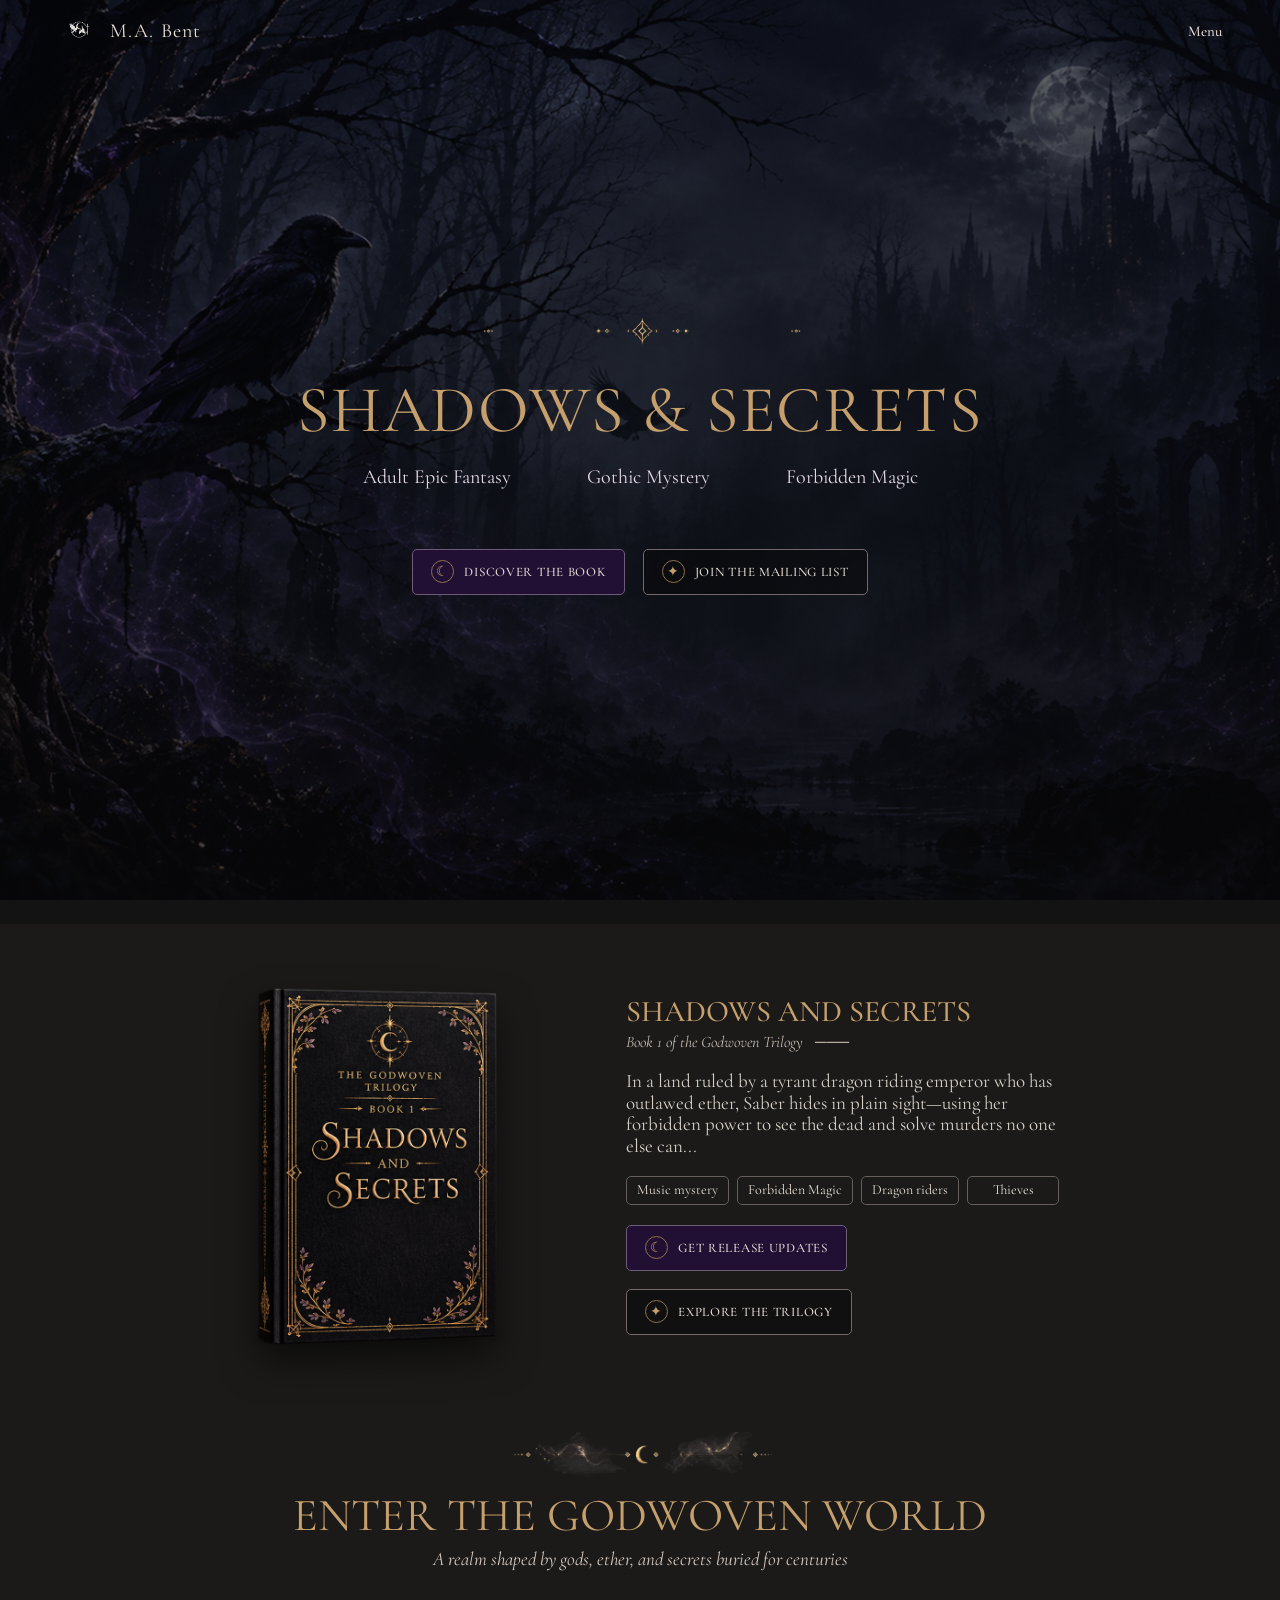
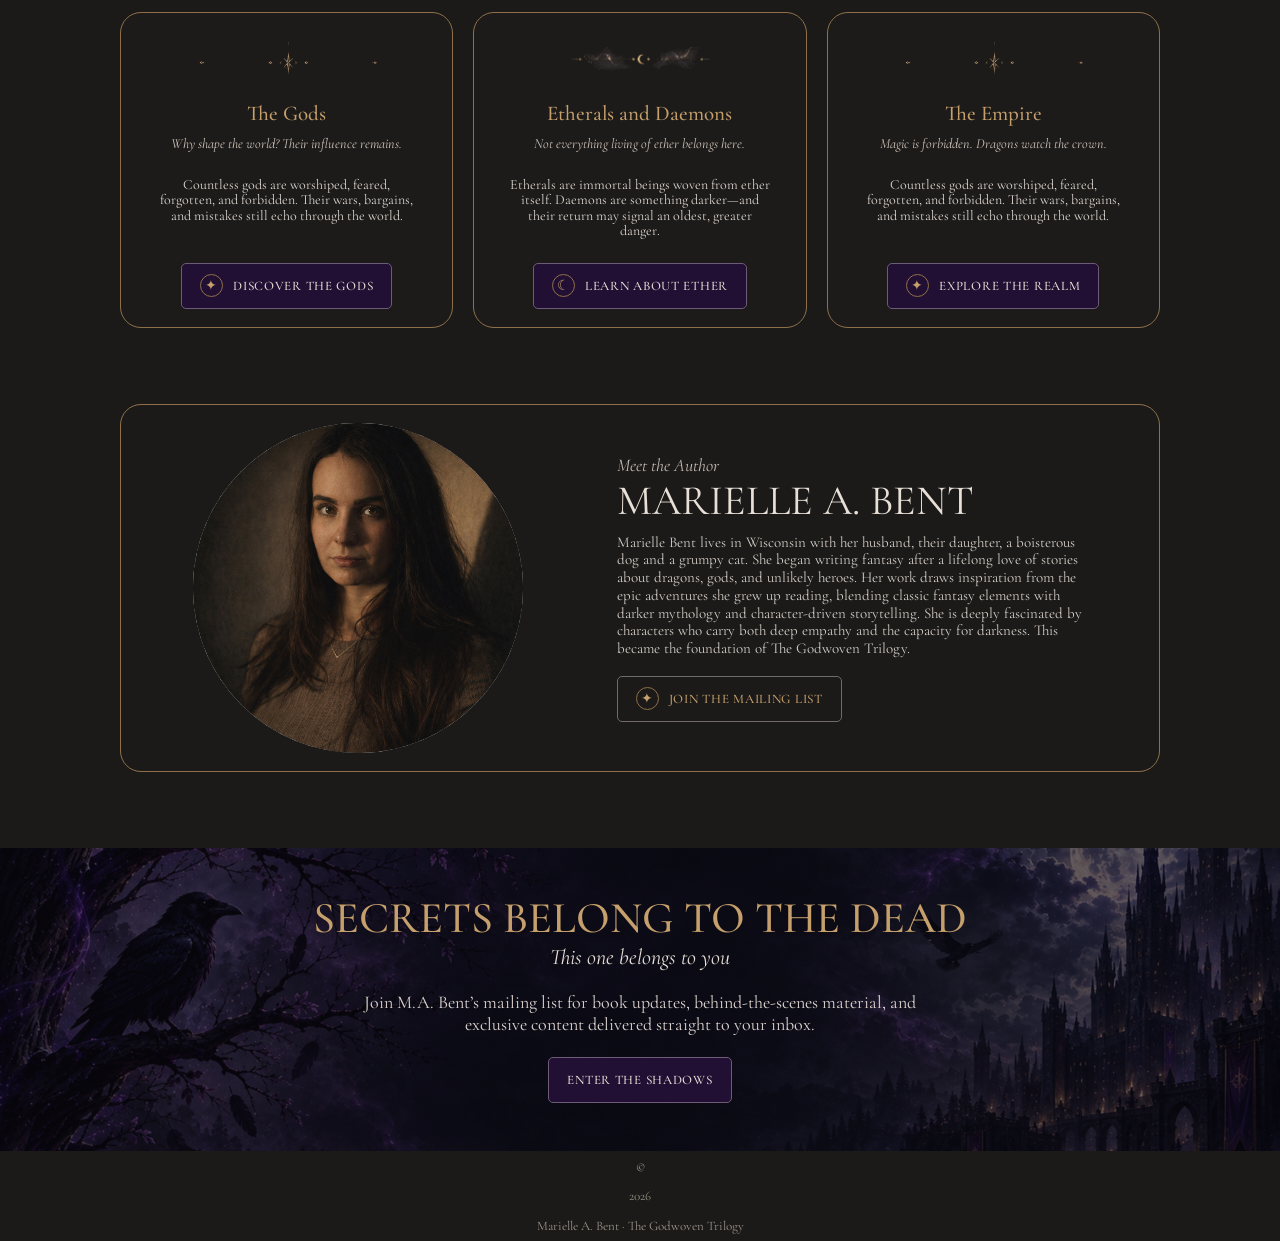
==== index.html @ 3a9febb6 "Add Marielle Bent website files Co-authored-by: Copilot <223556219+Copilot@users.noreply.github.com>" ====
<!doctype html>
<html lang="en">
  <head>
    <meta charset="utf-8">
    <meta name="viewport" content="width=device-width, initial-scale=1">
    <meta name="theme-color" content="#191817">
    <meta name="description" content="Enter the Godwoven Trilogy: epic fantasy, gothic mystery, and forbidden magic by Marielle A. Bent.">
    <title>Shadows &amp; Secrets | Marielle A. Bent</title>
    <link rel="preconnect" href="https://fonts.googleapis.com">
    <link rel="preconnect" href="https://fonts.gstatic.com" crossorigin>
    <link href="https://fonts.googleapis.com/css2?family=Cormorant+Garamond:ital,wght@0,400;0,500;0,600;1,400&display=swap" rel="stylesheet">
    <style>
      :root {
        color-scheme: dark;
        --ink: #1b1a19;
        --night: #101015;
        --gold: #c6a06c;
        --gold-muted: #8e714b;
        --cream: #e8e0d7;
        --muted: #c3b9b0;
        --purple: #211034;
        --serif: "Cormorant Garamond", Georgia, serif;
      }

      * { box-sizing: border-box; }
      html { scroll-behavior: smooth; }
      body {
        margin: 0;
        background: var(--ink);
        color: var(--cream);
        font-family: var(--serif);
        font-size: 16px;
        line-height: 1.35;
      }
      a { color: inherit; }
      img { display: block; max-width: 100%; }
      .site-header {
        height: 62px;
        width: 100%;
        padding: 0 clamp(22px, 4.5vw, 68px);
        display: flex;
        align-items: center;
        justify-content: space-between;
        position: fixed;
        top: 0;
        z-index: 10;
        background: transparent;
        transition: background-color .25s ease;
      }
      .site-header.scrolled {
        background: #1d1c1b;
        backdrop-filter: blur(10px);
        -webkit-backdrop-filter: blur(10px);
      }
      .brand {
        display: inline-flex;
        align-items: center;
        gap: 10px;
        text-decoration: none;
        color: var(--cream);
        font-size: 20px;
        letter-spacing: .06em;
      }
      .brand img {       width: 42px; height: 37px; object-fit: contain; }
      .menu-button {
        padding: 6px 0 6px 14px;
        border: 0;
        background: transparent;
        color: var(--cream);
        font: 500 15px var(--serif);
        cursor: pointer;
      }
      .menu-panel {
        display: none;
        position: absolute;
        right: clamp(22px, 4.5vw, 68px);
        top: 54px;
        min-width: 190px;
        padding: 12px 18px;
        background: #211f1e;
        border: 1px solid var(--gold-muted);
        box-shadow: 0 12px 30px #0008;
      }
      .menu-panel.open { display: grid; }
      .menu-panel a {
        padding: 9px 0;
        text-decoration: none;
        font-size: 16px;
      }
      .menu-panel a:hover { color: var(--gold); }
      .hero {
        min-height: 100vh;
        min-height: 100svh;
        padding: 68px 22px 58px;
        display: flex;
        flex-direction: column;
        align-items: center;
        justify-content: center;
        text-align: center;
        background:
          linear-gradient(180deg, rgba(8, 9, 15, .52), rgba(8, 8, 10, .78)),
          url("HeroHome.jpg") center 52% / cover no-repeat;
      }
      .hero-divider, .hero h1, .hero-tags, .hero .actions { animation: hero-arrive .9s both; }
      .hero h1 { animation-delay: .12s; }
      .hero-tags { animation-delay: .24s; }
      .hero .actions { animation-delay: .36s; }
      @keyframes hero-arrive {
        from { opacity: 0; transform: translateY(18px); }
        to { opacity: 1; transform: translateY(0); }
      }
      .hero-divider {
        width: min(340px, 68vw);
        height: 52px;
        object-fit: contain;
        margin-bottom: 12px;
      }
      h1, h2, h3, p { margin-top: 0; }
      .hero h1 {
        margin-bottom: 22px;
        color: var(--gold);
        font-size: clamp(38px, 6vw, 66px);
        font-weight: 400;
        line-height: .95;
        letter-spacing: .025em;
        text-transform: uppercase;
      }
      .hero-tags {
        display: flex;
        justify-content: center;
        gap: clamp(24px, 7vw, 76px);
        margin-bottom: 58px;
        color: #e3d9e6;
        font-size: clamp(16px, 2vw, 20px);
      }
      .actions { display: flex; flex-wrap: wrap; justify-content: center; gap: 18px; }
      .button {
        min-height: 46px;
        padding: 9px 18px;
        border: 1px solid #6e5b79;
        border-radius: 5px;
        display: inline-flex;
        align-items: center;
        justify-content: center;
        gap: 10px;
        background: var(--purple);
        color: var(--cream);
        text-decoration: none;
        text-transform: uppercase;
        letter-spacing: .055em;
        font: 500 13px var(--serif);
        transition: border-color .2s ease, background .2s ease, transform .2s ease;
      }
      .button:hover { border-color: var(--gold); transform: translateY(-2px); }
      .button.outline { background: rgba(10, 10, 12, .55); border-color: #726a6a; }
      .button-icon {
        width: 23px;
        height: 23px;
        display: grid;
        place-items: center;
        border: 1px solid var(--gold-muted);
        border-radius: 50%;
        color: var(--gold);
        font-size: 14px;
        line-height: 1;
      }
      .section-wrap { width: min(1040px, calc(100% - 48px)); margin: 0 auto; }
      .book-section {
        padding: 62px 0 74px;
        border-top: 24px solid #141313;
      }
      .book-feature {
        display: grid;
        grid-template-columns: minmax(240px, .85fr) 1.15fr;
        align-items: center;
        gap: clamp(32px, 7vw, 88px);
        max-width: 860px;
        margin: 0 auto;
      }
      .book-art {
        max-height: 360px;
        width: auto;
        margin: 0 auto;
        object-fit: contain;
        filter: drop-shadow(0 18px 18px #0008);
        animation: book-drift 6s ease-in-out infinite;
      }
      @keyframes book-drift {
        0%, 100% { transform: translateY(0); }
        50% { transform: translateY(-8px); }
      }
      .book-copy h2 {
        margin: 0 0 5px;
        color: var(--gold);
        font-size: 30px;
        font-weight: 500;
        line-height: 1;
        text-transform: uppercase;
      }
      .eyebrow { margin-bottom: 16px; color: var(--muted); font-style: italic; font-size: 16px; }
      .book-copy > p:not(.eyebrow) { max-width: 480px; color: #d6cfc8; font-size: 19px; line-height: 1.15; }
      .book-tags { display: flex; flex-wrap: wrap; gap: 8px; margin: 15px 0 20px; }
      .book-tags span {
        min-width: 92px;
        padding: 4px 10px;
        border: 1px solid #655e5a;
        border-radius: 5px;
        text-align: center;
        font-size: 14px;
      }
      .book-copy .actions { justify-content: flex-start; }
      .world-section { padding: 12px 0 76px; text-align: center; }
      .section-divider { width: min(350px, 70vw); height: 50px; object-fit: contain; margin: 0 auto 10px; }
      .section-title {
        margin-bottom: 8px;
        color: var(--gold);
        font-size: clamp(32px, 4.5vw, 46px);
        font-weight: 400;
        line-height: 1;
        text-transform: uppercase;
      }
      .section-subtitle { margin-bottom: 40px; color: #d4c9c1; font-size: 19px; font-style: italic; }
      .world-cards { display: grid; grid-template-columns: repeat(3, 1fr); gap: 20px; }
      .world-card {
        min-height: 290px;
        padding: 20px 18px 18px;
        border: 1px solid var(--gold-muted);
        border-radius: 21px;
        display: flex;
        flex-direction: column;
        align-items: center;
        background: #1d1b1a;
        transition: transform .3s ease, border-color .3s ease, box-shadow .3s ease;
      }
      .world-card:hover { transform: translateY(-6px); border-color: var(--gold); box-shadow: 0 14px 32px #0005; }
      .world-card img { width: min(190px, 90%); height: 55px; object-fit: contain; margin-bottom: 8px; }
      .world-card:nth-child(2) img { width: 150px; }
      .world-card h3 { margin: 4px 0 7px; color: var(--gold); font-size: 21px; font-weight: 500; }
      .world-card .tagline { min-height: 32px; margin-bottom: 10px; color: #cfc4ba; font-size: 14px; font-style: italic; }
      .world-card p:last-of-type { flex: 1; max-width: 260px; color: #ded6cf; font-size: 14px; line-height: 1.1; }
      .world-card .button { margin-top: 10px; }
      .author-section { padding: 0 0 76px; }
      .author-card {
        border: 1px solid var(--gold-muted);
        border-radius: 21px;
        padding: 18px clamp(20px, 6vw, 72px);
        display: grid;
        grid-template-columns: minmax(230px, .85fr) 1.15fr;
        align-items: center;
        gap: clamp(24px, 7vw, 76px);
      }
      .reveal { opacity: 0; transform: translateY(24px); transition: opacity .7s ease, transform .7s ease; }
      .reveal.is-visible { opacity: 1; transform: translateY(0); }
      .author-portrait { width: min(330px, 100%); aspect-ratio: 1; object-fit: cover; border-radius: 50%; }
      .author-copy .eyebrow { margin-bottom: 2px; font-size: 18px; }
      .author-copy h2 { margin-bottom: 12px; color: var(--cream); font-size: clamp(30px, 4.5vw, 42px); font-weight: 400; line-height: 1; text-transform: uppercase; }
      .author-copy p:not(.eyebrow) { margin-bottom: 18px; color: #d5cdc6; font-size: 15px; line-height: 1.18; }
      .author-copy .button { color: var(--gold); background: transparent; }
      .newsletter {
        min-height: 300px;
        padding: 48px 24px;
        display: flex;
        flex-direction: column;
        align-items: center;
        justify-content: center;
        text-align: center;
        background:
          linear-gradient(90deg, rgba(10, 8, 16, .68), rgba(10, 8, 16, .62)),
          url("Newsletterbg (1).jpg") center / cover no-repeat;
      }
      .newsletter h2 { margin-bottom: 3px; color: var(--gold); font-size: clamp(31px, 4.5vw, 44px); font-weight: 500; line-height: 1; text-transform: uppercase; }
      .newsletter .promise { margin-bottom: 20px; font-size: 22px; font-style: italic; }
      .newsletter p:not(.promise) { max-width: 600px; margin-bottom: 22px; color: #ddd4cf; font-size: 18px; line-height: 1.2; }
      .newsletter .button { min-width: 180px; }
      footer { min-height: 90px; display: grid; place-items: center; color: #9f958b; font-size: 13px; }
      :focus-visible { outline: 2px solid var(--gold); outline-offset: 4px; }

      @media (max-width: 700px) {
        body { font-size: 16px; }
        .hero { background-position: 44% center; }
        .hero-tags { gap: 12px 22px; margin-bottom: 54px; flex-wrap: wrap; }
        .book-section { padding: 55px 0 70px; }
        .book-feature { grid-template-columns: 1fr; gap: 28px; }
        .book-art { max-height: 300px; }
        .book-copy { text-align: center; }
        .book-copy > p:not(.eyebrow) { margin-left: auto; margin-right: auto; font-size: 18px; }
        .book-copy .actions { justify-content: center; }
        .world-section { padding-bottom: 70px; }
        .section-subtitle { margin-bottom: 34px; }
        .world-cards { grid-template-columns: 1fr; max-width: 420px; margin: 0 auto; gap: 16px; }
        .world-card { min-height: 270px; }
        .author-section { padding-bottom: 70px; }
        .author-card { grid-template-columns: 1fr; gap: 24px; padding: 26px; text-align: center; }
        .author-portrait { width: min(270px, 100%); margin: 0 auto; }
        .newsletter { min-height: 300px; }
      }
      @media (prefers-reduced-motion: reduce) {
        html { scroll-behavior: auto; }
        *, *::before, *::after { transition-duration: .01ms !important; }
        .hero-divider, .hero h1, .hero-tags, .hero .actions, .book-art { animation: none !important; }
        .reveal { opacity: 1; transform: none; transition: none; }
      }
    </style>
  </head>
  <body>
    <header class="site-header">
      <a class="brand" href="#top" aria-label="Marielle A. Bent home">
        <img src="Logo.png" alt="">
        <span>M.A. Bent</span>
      </a>
      <button class="menu-button" type="button" aria-expanded="false" aria-controls="site-menu">Menu</button>
      <nav class="menu-panel" id="site-menu" aria-label="Main navigation">
        <a href="book.html">The Book</a>
        <a href="book.html">Explore the Godwoven Trilogy</a>
        <a href="realm.html">Menu</a>
        <a href="#world">The Godwoven World</a>
        <a href="#author">Meet the Author</a>
        <a href="#newsletter">Mailing List</a>
      </nav>
    </header>

    <main id="top">
      <section class="hero" aria-labelledby="hero-title">
        <img class="hero-divider" src="06_antique_gold_diamond_divider 1 (1).png" alt="">
        <h1 id="hero-title">Shadows &amp; Secrets</h1>
        <div class="hero-tags" aria-label="Genres">
          <span>Adult Epic Fantasy</span>
          <span>Gothic Mystery</span>
          <span>Forbidden Magic</span>
        </div>
        <div class="actions">
          <a class="button" href="book.html"><span class="button-icon" aria-hidden="true">☾</span>Discover the book</a>
          <a class="button outline" href="#newsletter"><span class="button-icon" aria-hidden="true">✦</span>Join the mailing list</a>
        </div>
      </section>

      <section class="book-section" id="book" aria-labelledby="book-title">
        <div class="section-wrap book-feature">
          <img class="book-art" src="shadowsandsecretsbook.png" alt="Shadows and Secrets, Book One of the Godwoven Trilogy">
          <div class="book-copy">
            <h2 id="book-title">Shadows and Secrets</h2>
            <p class="eyebrow">Book 1 of the Godwoven Trilogy &nbsp; ───</p>
            <p>In a land ruled by a tyrant dragon riding emperor who has outlawed ether, Saber hides in plain sight—using her forbidden power to see the dead and solve murders no one else can...</p>
            <div class="book-tags" aria-label="Book themes">
              <span>Music mystery</span>
              <span>Forbidden Magic</span>
              <span>Dragon riders</span>
              <span>Thieves</span>
            </div>
            <div class="actions">
              <a class="button" href="#newsletter"><span class="button-icon" aria-hidden="true">☾</span>Get release updates</a>
              <a class="button outline" href="book.html"><span class="button-icon" aria-hidden="true">✦</span>Explore the trilogy</a>
            </div>
          </div>
        </div>
      </section>

      <section class="world-section section-wrap" id="world" aria-labelledby="world-title">
        <img class="section-divider" src="05_antique_gold_crescent_magic_divider 1.png" alt="">
        <h2 class="section-title" id="world-title">Enter the Godwoven World</h2>
        <p class="section-subtitle">A realm shaped by gods, ether, and secrets buried for centuries</p>
        <div class="world-cards">
          <article class="world-card">
            <img src="04_antique_gold_star_divider 1.png" alt="">
            <h3>The Gods</h3>
            <p class="tagline">Why shape the world? Their influence remains.</p>
            <p>Countless gods are worshiped, feared, forgotten, and forbidden. Their wars, bargains, and mistakes still echo through the world.</p>
            <a class="button" href="#book"><span class="button-icon" aria-hidden="true">✦</span>Discover the gods</a>
          </article>
          <article class="world-card">
            <img src="05_antique_gold_crescent_magic_divider 1.png" alt="">
            <h3>Etherals and Daemons</h3>
            <p class="tagline">Not everything living of ether belongs here.</p>
            <p>Etherals are immortal beings woven from ether itself. Daemons are something darker—and their return may signal an oldest, greater danger.</p>
            <a class="button" href="#book"><span class="button-icon" aria-hidden="true">☾</span>Learn about ether</a>
          </article>
          <article class="world-card">
            <img src="04_antique_gold_star_divider 1.png" alt="">
            <h3>The Empire</h3>
            <p class="tagline">Magic is forbidden. Dragons watch the crown.</p>
            <p>Countless gods are worshiped, feared, forgotten, and forbidden. Their wars, bargains, and mistakes still echo through the world.</p>
            <a class="button" href="realm.html"><span class="button-icon" aria-hidden="true">✦</span>Explore the realm</a>
          </article>
        </div>
      </section>

      <section class="author-section section-wrap" id="author" aria-labelledby="author-title">
        <div class="author-card">
          <img class="author-portrait" src="Ellipse 3 (1).jpg" alt="Portrait of author Marielle A. Bent">
          <div class="author-copy">
            <p class="eyebrow">Meet the Author</p>
            <h2 id="author-title">Marielle A. Bent</h2>
            <p>Marielle Bent lives in Wisconsin with her husband, their daughter, a boisterous dog and a grumpy cat. She began writing fantasy after a lifelong love of stories about dragons, gods, and unlikely heroes. Her work draws inspiration from the epic adventures she grew up reading, blending classic fantasy elements with darker mythology and character-driven storytelling. She is deeply fascinated by characters who carry both deep empathy and the capacity for darkness. This became the foundation of The Godwoven Trilogy.</p>
            <a class="button outline" href="#newsletter"><span class="button-icon" aria-hidden="true">✦</span>Join the mailing list</a>
          </div>
        </div>
      </section>

      <section class="newsletter" id="newsletter" aria-labelledby="newsletter-title">
        <h2 id="newsletter-title">Secrets Belong to the Dead</h2>
        <p class="promise">This one belongs to you</p>
        <p>Join M.A. Bent’s mailing list for book updates, behind-the-scenes material, and exclusive content delivered straight to your inbox.</p>
        <a class="button" href="#author">Enter the shadows</a>
      </section>
    </main>

    <footer>© <span id="year">2026</span> Marielle A. Bent · The Godwoven Trilogy</footer>
    <script>
      const menuButton = document.querySelector(".menu-button");
      const menuPanel = document.querySelector(".menu-panel");
      const siteHeader = document.querySelector(".site-header");

      const motionPreference = window.matchMedia("(prefers-reduced-motion: reduce)");
      const revealItems = document.querySelectorAll(".book-feature, .world-section > *, .author-card, .newsletter > *");

      if ("IntersectionObserver" in window && !motionPreference.matches) {
        revealItems.forEach((item) => item.classList.add("reveal"));
        const revealObserver = new IntersectionObserver((entries, observer) => {
          entries.forEach((entry) => {
            if (entry.isIntersecting) {
              entry.target.classList.add("is-visible");
              observer.unobserve(entry.target);
            }
          });
        }, { threshold: 0.12 });
        revealItems.forEach((item) => revealObserver.observe(item));
      }

      const updateHeader = () => {
        siteHeader.classList.toggle("scrolled", window.scrollY > 12);
      };

      window.addEventListener("scroll", updateHeader, { passive: true });
      updateHeader();

      menuButton.addEventListener("click", () => {
        const isOpen = menuButton.getAttribute("aria-expanded") === "true";
        menuButton.setAttribute("aria-expanded", String(!isOpen));
        menuPanel.classList.toggle("open", !isOpen);
      });

      menuPanel.addEventListener("click", (event) => {
        if (event.target instanceof HTMLAnchorElement) {
          menuButton.setAttribute("aria-expanded", "false");
          menuPanel.classList.remove("open");
        }
      });
    </script>
  </body>
</html>
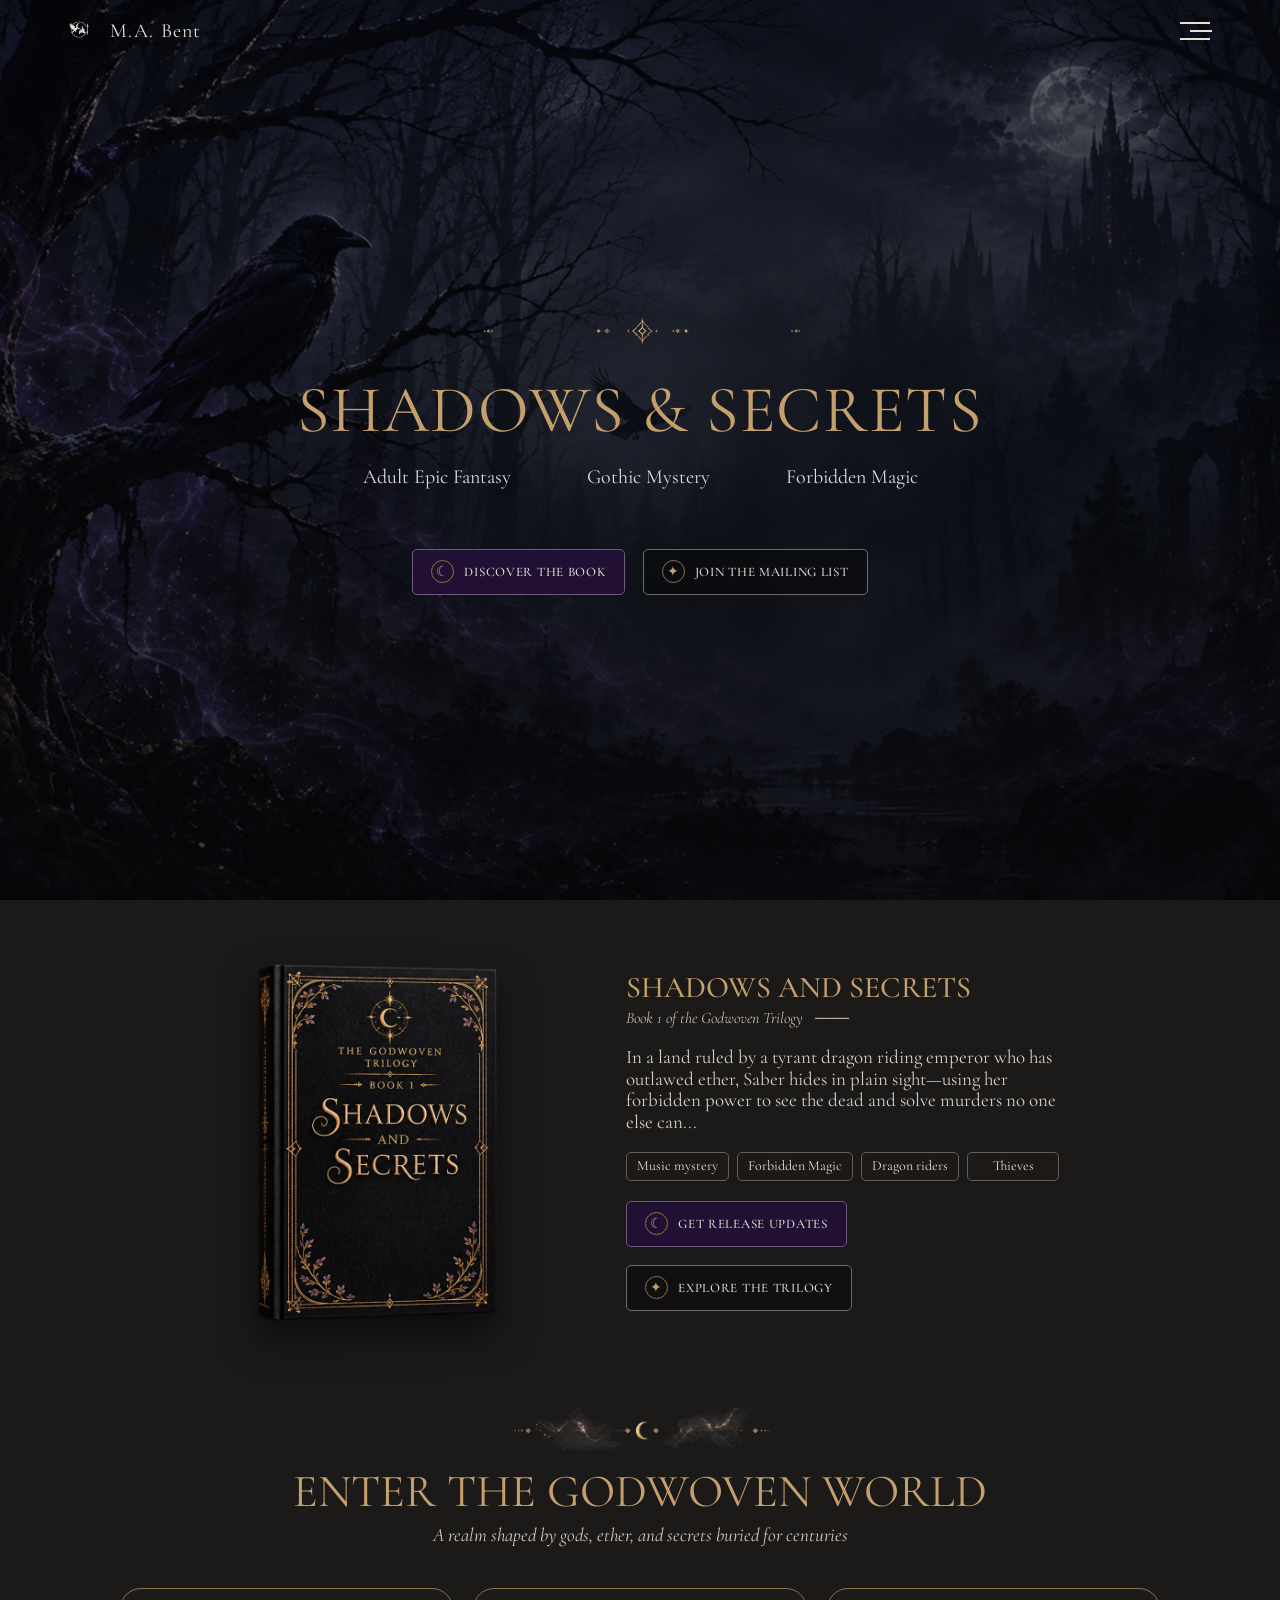
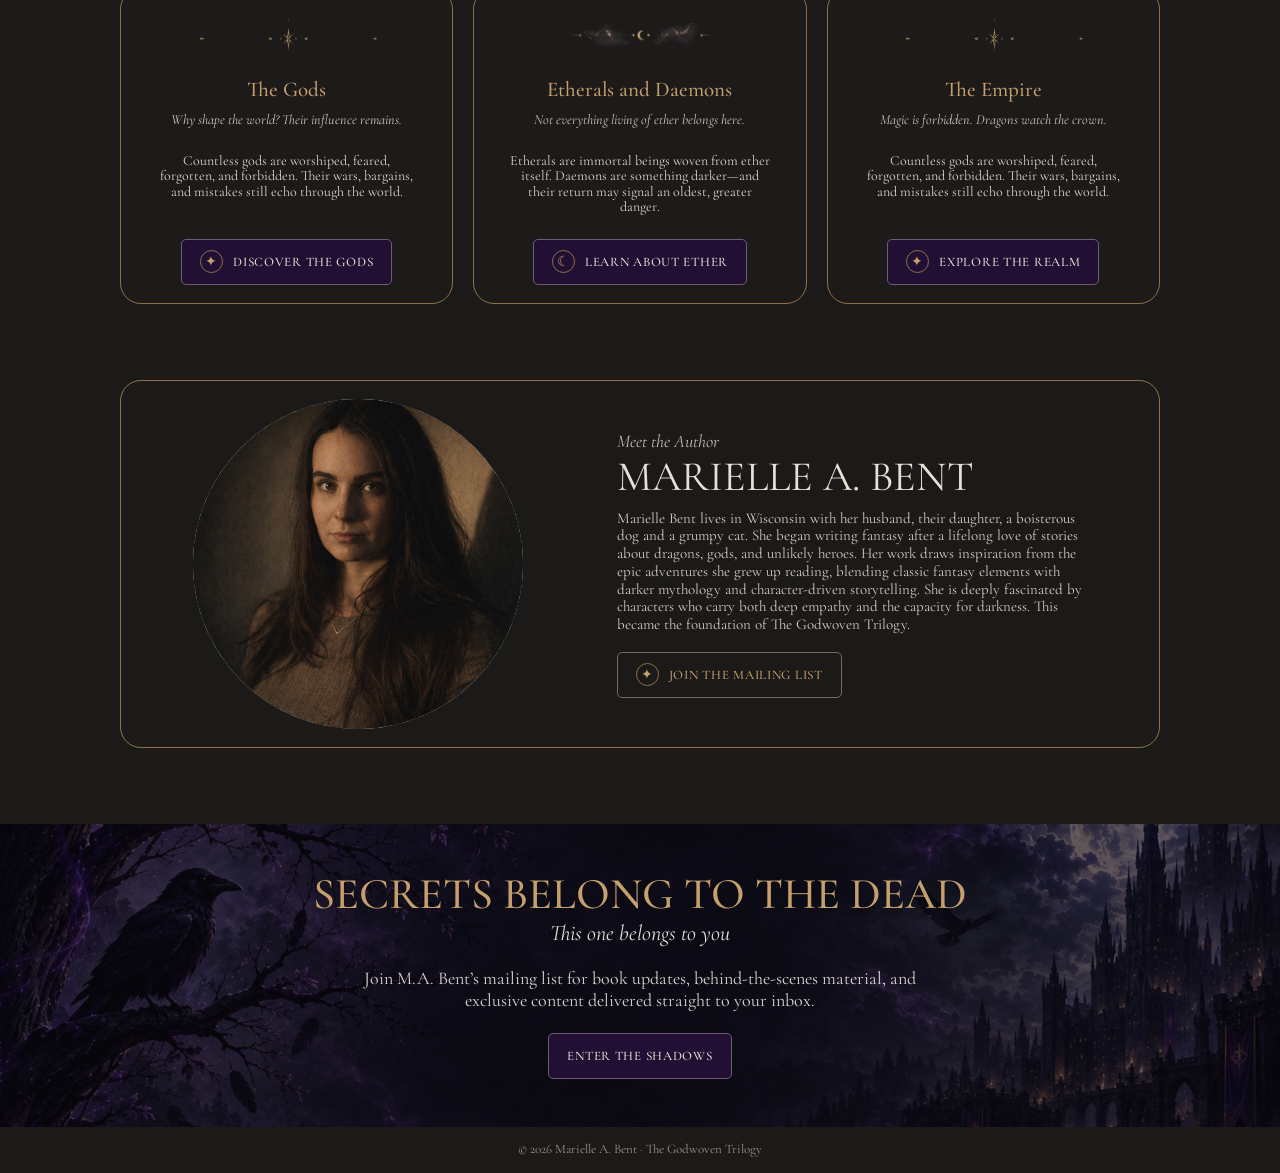
==== commit afa2addd: "Redesign site navigation and add world pages Co-authored-by: Copilot <223556219+Copilot@users.norepl" ====
--- a/index.html
+++ b/index.html
@@ -63,31 +63,57 @@
       }
       .brand img {       width: 42px; height: 37px; object-fit: contain; }
       .menu-button {
-        padding: 6px 0 6px 14px;
+        position: relative;
+        z-index: 13;
+        width: 52px;
+        height: 46px;
+        padding: 10px;
         border: 0;
         background: transparent;
         color: var(--cream);
-        font: 500 15px var(--serif);
         cursor: pointer;
       }
+      .menu-icon { display: grid; gap: 6px; }
+      .menu-icon span {
+        width: 30px;
+        height: 2px;
+        display: block;
+        background: var(--cream);
+        transition: transform .3s ease, width .3s ease;
+      }
+      .menu-icon span:nth-child(2) { width: 22px; justify-self: end; }
+      .menu-button[aria-expanded="true"] .menu-icon span:first-child { transform: translateY(8px) rotate(45deg); }
+      .menu-button[aria-expanded="true"] .menu-icon span:nth-child(2) { width: 30px; opacity: 0; }
+      .menu-button[aria-expanded="true"] .menu-icon span:last-child { transform: translateY(-8px) rotate(-45deg); }
       .menu-panel {
-        display: none;
-        position: absolute;
-        right: clamp(22px, 4.5vw, 68px);
-        top: 54px;
-        min-width: 190px;
-        padding: 12px 18px;
+        position: fixed;
+        z-index: 12;
+        top: 0;
+        right: 0;
+        width: min(390px, 88vw);
+        height: 100vh;
+        height: 100dvh;
+        padding: 100px 38px 38px;
+        border-left: 1px solid var(--gold-muted);
         background: #211f1e;
-        border: 1px solid var(--gold-muted);
-        box-shadow: 0 12px 30px #0008;
-      }
-      .menu-panel.open { display: grid; }
+        box-shadow: -20px 0 60px #0008;
+        display: flex;
+        flex-direction: column;
+        gap: 8px;
+        visibility: hidden;
+        transform: translateX(105%);
+        transition: transform .35s ease, visibility .35s;
+      }
+      .menu-panel.open { visibility: visible; transform: translateX(0); }
       .menu-panel a {
-        padding: 9px 0;
+        padding: 13px 0;
+        border-bottom: 1px solid rgb(142 113 75 / 35%);
         text-decoration: none;
-        font-size: 16px;
+        font-size: 21px;
+        letter-spacing: .04em;
       }
       .menu-panel a:hover { color: var(--gold); }
+      body.menu-open { overflow: hidden; }
       .hero {
         min-height: 100vh;
         min-height: 100svh;
@@ -100,6 +126,7 @@
         background:
           linear-gradient(180deg, rgba(8, 9, 15, .52), rgba(8, 8, 10, .78)),
           url("HeroHome.jpg") center 52% / cover no-repeat;
+        background-position: center, center 52%;
       }
       .hero-divider, .hero h1, .hero-tags, .hero .actions { animation: hero-arrive .9s both; }
       .hero h1 { animation-delay: .12s; }
@@ -167,7 +194,6 @@
       .section-wrap { width: min(1040px, calc(100% - 48px)); margin: 0 auto; }
       .book-section {
         padding: 62px 0 74px;
-        border-top: 24px solid #141313;
       }
       .book-feature {
         display: grid;
@@ -272,7 +298,13 @@
       .newsletter .promise { margin-bottom: 20px; font-size: 22px; font-style: italic; }
       .newsletter p:not(.promise) { max-width: 600px; margin-bottom: 22px; color: #ddd4cf; font-size: 18px; line-height: 1.2; }
       .newsletter .button { min-width: 180px; }
-      footer { min-height: 90px; display: grid; place-items: center; color: #9f958b; font-size: 13px; }
+      footer {
+        padding: 14px 16px;
+        background: var(--ink);
+        color: #9f958b;
+        font-size: 13px;
+        text-align: center;
+      }
       :focus-visible { outline: 2px solid var(--gold); outline-offset: 4px; }
 
       @media (max-width: 700px) {
@@ -308,14 +340,14 @@
         <img src="Logo.png" alt="">
         <span>M.A. Bent</span>
       </a>
-      <button class="menu-button" type="button" aria-expanded="false" aria-controls="site-menu">Menu</button>
-      <nav class="menu-panel" id="site-menu" aria-label="Main navigation">
-        <a href="book.html">The Book</a>
+      <button class="menu-button" type="button" aria-label="Menu" aria-expanded="false" aria-controls="site-menu">
+        <span class="menu-icon" aria-hidden="true"><span></span><span></span><span></span></span>
+      </button>
+      <nav class="menu-panel" id="site-menu" aria-label="Main navigation" aria-hidden="true">
+        <a href="index.html">Home</a>
         <a href="book.html">Explore the Godwoven Trilogy</a>
-        <a href="realm.html">Menu</a>
-        <a href="#world">The Godwoven World</a>
-        <a href="#author">Meet the Author</a>
-        <a href="#newsletter">Mailing List</a>
+        <a href="realm.html#god-directory">The Godwoven World</a>
+        <a href="contact.html">Contact</a>
       </nav>
     </header>
 
@@ -365,7 +397,7 @@
             <h3>The Gods</h3>
             <p class="tagline">Why shape the world? Their influence remains.</p>
             <p>Countless gods are worshiped, feared, forgotten, and forbidden. Their wars, bargains, and mistakes still echo through the world.</p>
-            <a class="button" href="#book"><span class="button-icon" aria-hidden="true">✦</span>Discover the gods</a>
+            <a class="button" href="realm.html#god-directory"><span class="button-icon" aria-hidden="true">✦</span>Discover the gods</a>
           </article>
           <article class="world-card">
             <img src="05_antique_gold_crescent_magic_divider 1.png" alt="">
@@ -433,16 +465,27 @@
       window.addEventListener("scroll", updateHeader, { passive: true });
       updateHeader();
 
+      const setMenuOpen = (isOpen) => {
+        menuButton.setAttribute("aria-expanded", String(isOpen));
+        menuPanel.setAttribute("aria-hidden", String(!isOpen));
+        menuPanel.classList.toggle("open", isOpen);
+        document.body.classList.toggle("menu-open", isOpen);
+        if (isOpen) menuPanel.querySelector("a").focus();
+      };
+
       menuButton.addEventListener("click", () => {
-        const isOpen = menuButton.getAttribute("aria-expanded") === "true";
-        menuButton.setAttribute("aria-expanded", String(!isOpen));
-        menuPanel.classList.toggle("open", !isOpen);
+        setMenuOpen(menuButton.getAttribute("aria-expanded") !== "true");
       });
 
       menuPanel.addEventListener("click", (event) => {
         if (event.target instanceof HTMLAnchorElement) {
-          menuButton.setAttribute("aria-expanded", "false");
-          menuPanel.classList.remove("open");
+          setMenuOpen(false);
+        }
+      });
+      document.addEventListener("keydown", (event) => {
+        if (event.key === "Escape" && menuButton.getAttribute("aria-expanded") === "true") {
+          setMenuOpen(false);
+          menuButton.focus();
         }
       });
     </script>
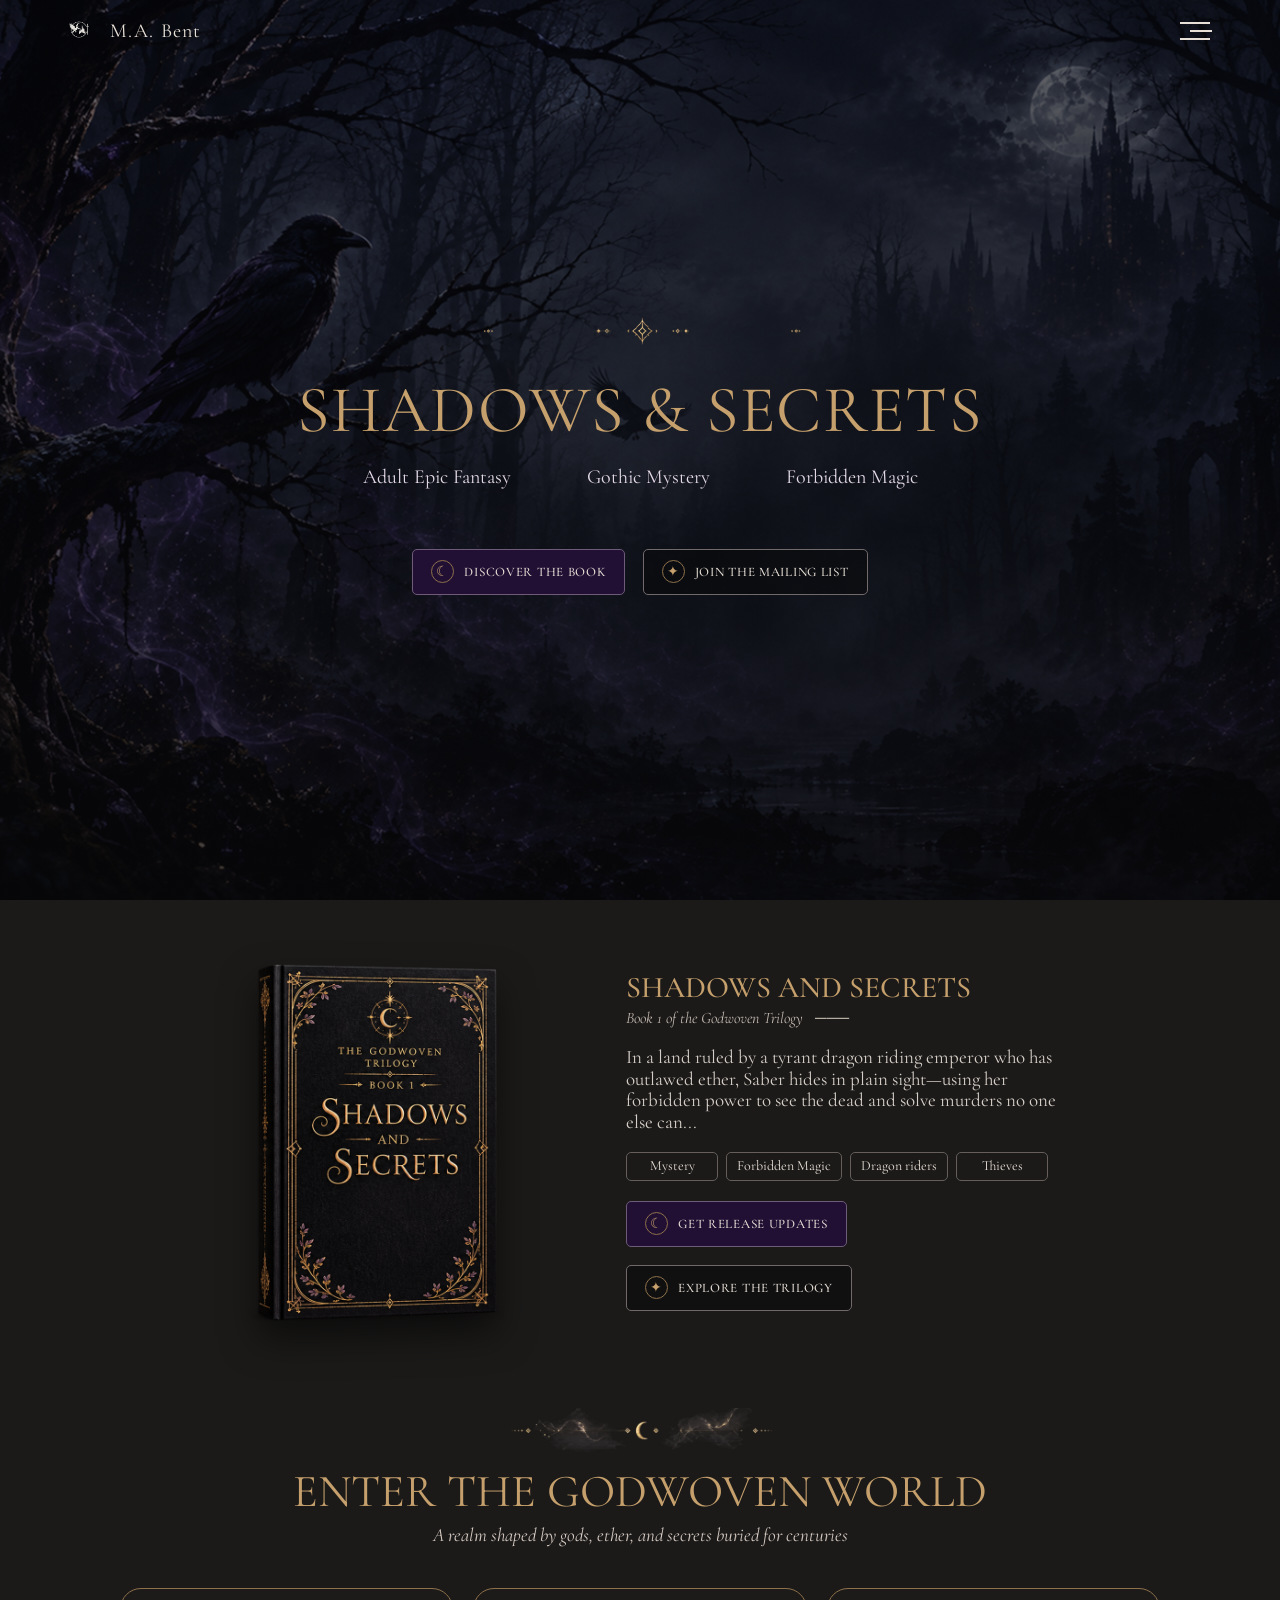
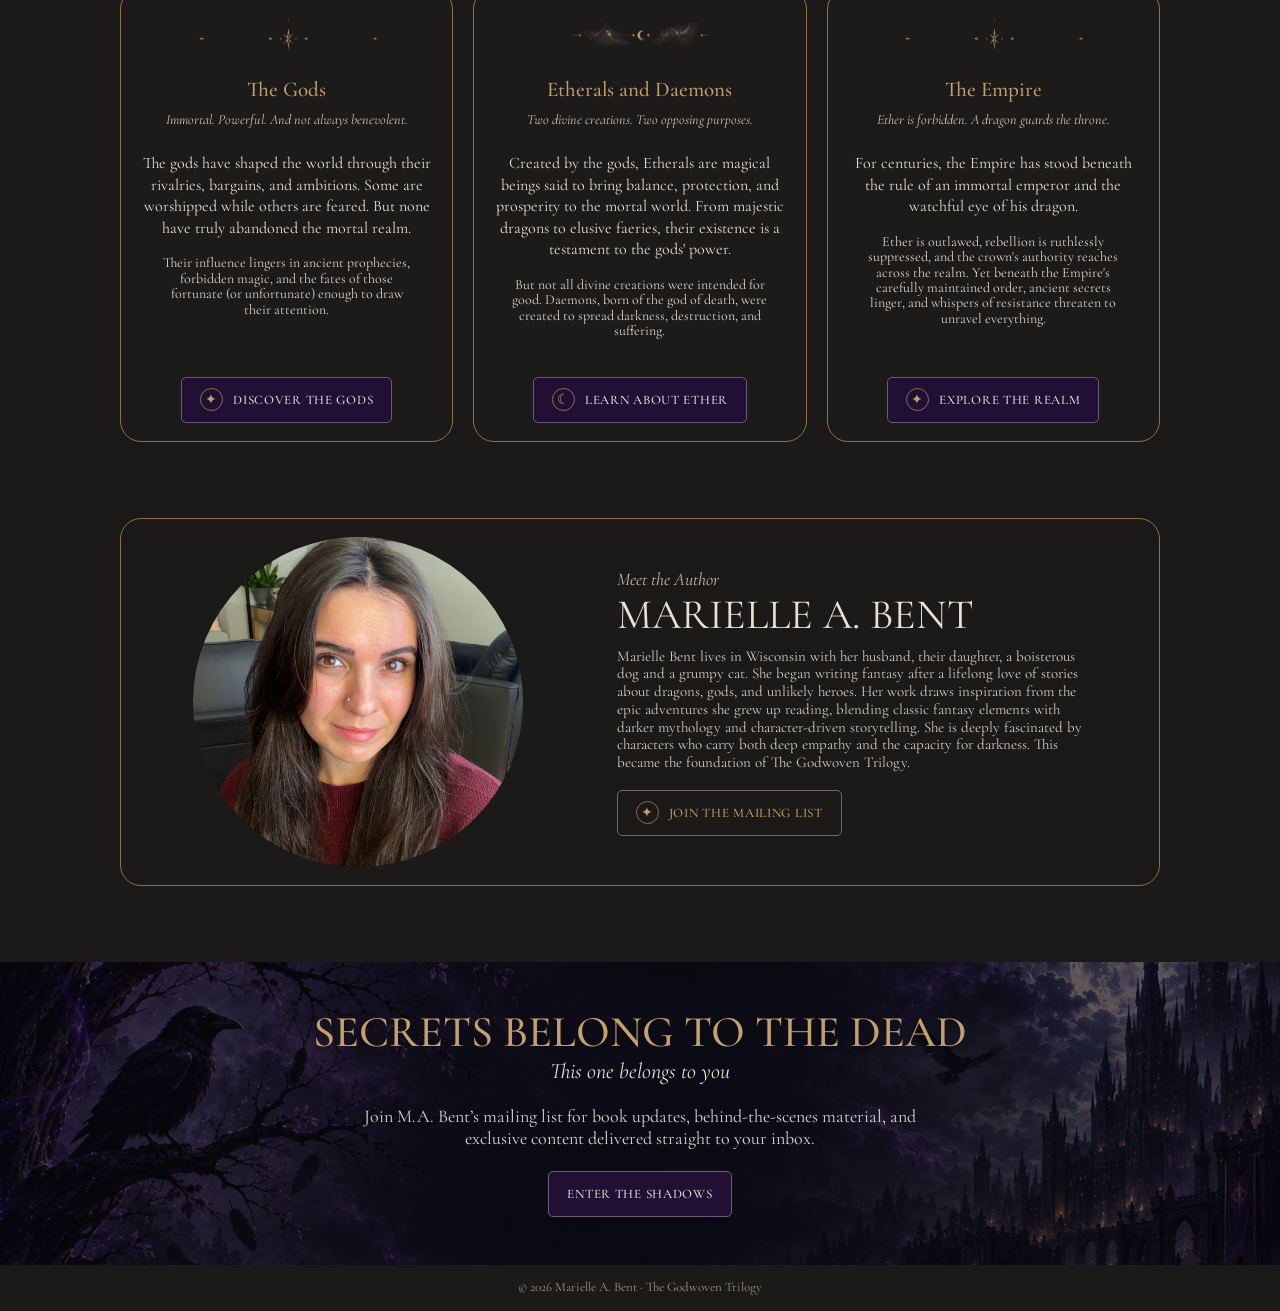
==== commit b44d432d: "Update trilogy site content and styling" ====
--- a/index.html
+++ b/index.html
@@ -9,335 +9,12 @@
     <link rel="preconnect" href="https://fonts.googleapis.com">
     <link rel="preconnect" href="https://fonts.gstatic.com" crossorigin>
     <link href="https://fonts.googleapis.com/css2?family=Cormorant+Garamond:ital,wght@0,400;0,500;0,600;1,400&display=swap" rel="stylesheet">
-    <style>
-      :root {
-        color-scheme: dark;
-        --ink: #1b1a19;
-        --night: #101015;
-        --gold: #c6a06c;
-        --gold-muted: #8e714b;
-        --cream: #e8e0d7;
-        --muted: #c3b9b0;
-        --purple: #211034;
-        --serif: "Cormorant Garamond", Georgia, serif;
-      }
-
-      * { box-sizing: border-box; }
-      html { scroll-behavior: smooth; }
-      body {
-        margin: 0;
-        background: var(--ink);
-        color: var(--cream);
-        font-family: var(--serif);
-        font-size: 16px;
-        line-height: 1.35;
-      }
-      a { color: inherit; }
-      img { display: block; max-width: 100%; }
-      .site-header {
-        height: 62px;
-        width: 100%;
-        padding: 0 clamp(22px, 4.5vw, 68px);
-        display: flex;
-        align-items: center;
-        justify-content: space-between;
-        position: fixed;
-        top: 0;
-        z-index: 10;
-        background: transparent;
-        transition: background-color .25s ease;
-      }
-      .site-header.scrolled {
-        background: #1d1c1b;
-        backdrop-filter: blur(10px);
-        -webkit-backdrop-filter: blur(10px);
-      }
-      .brand {
-        display: inline-flex;
-        align-items: center;
-        gap: 10px;
-        text-decoration: none;
-        color: var(--cream);
-        font-size: 20px;
-        letter-spacing: .06em;
-      }
-      .brand img {       width: 42px; height: 37px; object-fit: contain; }
-      .menu-button {
-        position: relative;
-        z-index: 13;
-        width: 52px;
-        height: 46px;
-        padding: 10px;
-        border: 0;
-        background: transparent;
-        color: var(--cream);
-        cursor: pointer;
-      }
-      .menu-icon { display: grid; gap: 6px; }
-      .menu-icon span {
-        width: 30px;
-        height: 2px;
-        display: block;
-        background: var(--cream);
-        transition: transform .3s ease, width .3s ease;
-      }
-      .menu-icon span:nth-child(2) { width: 22px; justify-self: end; }
-      .menu-button[aria-expanded="true"] .menu-icon span:first-child { transform: translateY(8px) rotate(45deg); }
-      .menu-button[aria-expanded="true"] .menu-icon span:nth-child(2) { width: 30px; opacity: 0; }
-      .menu-button[aria-expanded="true"] .menu-icon span:last-child { transform: translateY(-8px) rotate(-45deg); }
-      .menu-panel {
-        position: fixed;
-        z-index: 12;
-        top: 0;
-        right: 0;
-        width: min(390px, 88vw);
-        height: 100vh;
-        height: 100dvh;
-        padding: 100px 38px 38px;
-        border-left: 1px solid var(--gold-muted);
-        background: #211f1e;
-        box-shadow: -20px 0 60px #0008;
-        display: flex;
-        flex-direction: column;
-        gap: 8px;
-        visibility: hidden;
-        transform: translateX(105%);
-        transition: transform .35s ease, visibility .35s;
-      }
-      .menu-panel.open { visibility: visible; transform: translateX(0); }
-      .menu-panel a {
-        padding: 13px 0;
-        border-bottom: 1px solid rgb(142 113 75 / 35%);
-        text-decoration: none;
-        font-size: 21px;
-        letter-spacing: .04em;
-      }
-      .menu-panel a:hover { color: var(--gold); }
-      body.menu-open { overflow: hidden; }
-      .hero {
-        min-height: 100vh;
-        min-height: 100svh;
-        padding: 68px 22px 58px;
-        display: flex;
-        flex-direction: column;
-        align-items: center;
-        justify-content: center;
-        text-align: center;
-        background:
-          linear-gradient(180deg, rgba(8, 9, 15, .52), rgba(8, 8, 10, .78)),
-          url("HeroHome.jpg") center 52% / cover no-repeat;
-        background-position: center, center 52%;
-      }
-      .hero-divider, .hero h1, .hero-tags, .hero .actions { animation: hero-arrive .9s both; }
-      .hero h1 { animation-delay: .12s; }
-      .hero-tags { animation-delay: .24s; }
-      .hero .actions { animation-delay: .36s; }
-      @keyframes hero-arrive {
-        from { opacity: 0; transform: translateY(18px); }
-        to { opacity: 1; transform: translateY(0); }
-      }
-      .hero-divider {
-        width: min(340px, 68vw);
-        height: 52px;
-        object-fit: contain;
-        margin-bottom: 12px;
-      }
-      h1, h2, h3, p { margin-top: 0; }
-      .hero h1 {
-        margin-bottom: 22px;
-        color: var(--gold);
-        font-size: clamp(38px, 6vw, 66px);
-        font-weight: 400;
-        line-height: .95;
-        letter-spacing: .025em;
-        text-transform: uppercase;
-      }
-      .hero-tags {
-        display: flex;
-        justify-content: center;
-        gap: clamp(24px, 7vw, 76px);
-        margin-bottom: 58px;
-        color: #e3d9e6;
-        font-size: clamp(16px, 2vw, 20px);
-      }
-      .actions { display: flex; flex-wrap: wrap; justify-content: center; gap: 18px; }
-      .button {
-        min-height: 46px;
-        padding: 9px 18px;
-        border: 1px solid #6e5b79;
-        border-radius: 5px;
-        display: inline-flex;
-        align-items: center;
-        justify-content: center;
-        gap: 10px;
-        background: var(--purple);
-        color: var(--cream);
-        text-decoration: none;
-        text-transform: uppercase;
-        letter-spacing: .055em;
-        font: 500 13px var(--serif);
-        transition: border-color .2s ease, background .2s ease, transform .2s ease;
-      }
-      .button:hover { border-color: var(--gold); transform: translateY(-2px); }
-      .button.outline { background: rgba(10, 10, 12, .55); border-color: #726a6a; }
-      .button-icon {
-        width: 23px;
-        height: 23px;
-        display: grid;
-        place-items: center;
-        border: 1px solid var(--gold-muted);
-        border-radius: 50%;
-        color: var(--gold);
-        font-size: 14px;
-        line-height: 1;
-      }
-      .section-wrap { width: min(1040px, calc(100% - 48px)); margin: 0 auto; }
-      .book-section {
-        padding: 62px 0 74px;
-      }
-      .book-feature {
-        display: grid;
-        grid-template-columns: minmax(240px, .85fr) 1.15fr;
-        align-items: center;
-        gap: clamp(32px, 7vw, 88px);
-        max-width: 860px;
-        margin: 0 auto;
-      }
-      .book-art {
-        max-height: 360px;
-        width: auto;
-        margin: 0 auto;
-        object-fit: contain;
-        filter: drop-shadow(0 18px 18px #0008);
-        animation: book-drift 6s ease-in-out infinite;
-      }
-      @keyframes book-drift {
-        0%, 100% { transform: translateY(0); }
-        50% { transform: translateY(-8px); }
-      }
-      .book-copy h2 {
-        margin: 0 0 5px;
-        color: var(--gold);
-        font-size: 30px;
-        font-weight: 500;
-        line-height: 1;
-        text-transform: uppercase;
-      }
-      .eyebrow { margin-bottom: 16px; color: var(--muted); font-style: italic; font-size: 16px; }
-      .book-copy > p:not(.eyebrow) { max-width: 480px; color: #d6cfc8; font-size: 19px; line-height: 1.15; }
-      .book-tags { display: flex; flex-wrap: wrap; gap: 8px; margin: 15px 0 20px; }
-      .book-tags span {
-        min-width: 92px;
-        padding: 4px 10px;
-        border: 1px solid #655e5a;
-        border-radius: 5px;
-        text-align: center;
-        font-size: 14px;
-      }
-      .book-copy .actions { justify-content: flex-start; }
-      .world-section { padding: 12px 0 76px; text-align: center; }
-      .section-divider { width: min(350px, 70vw); height: 50px; object-fit: contain; margin: 0 auto 10px; }
-      .section-title {
-        margin-bottom: 8px;
-        color: var(--gold);
-        font-size: clamp(32px, 4.5vw, 46px);
-        font-weight: 400;
-        line-height: 1;
-        text-transform: uppercase;
-      }
-      .section-subtitle { margin-bottom: 40px; color: #d4c9c1; font-size: 19px; font-style: italic; }
-      .world-cards { display: grid; grid-template-columns: repeat(3, 1fr); gap: 20px; }
-      .world-card {
-        min-height: 290px;
-        padding: 20px 18px 18px;
-        border: 1px solid var(--gold-muted);
-        border-radius: 21px;
-        display: flex;
-        flex-direction: column;
-        align-items: center;
-        background: #1d1b1a;
-        transition: transform .3s ease, border-color .3s ease, box-shadow .3s ease;
-      }
-      .world-card:hover { transform: translateY(-6px); border-color: var(--gold); box-shadow: 0 14px 32px #0005; }
-      .world-card img { width: min(190px, 90%); height: 55px; object-fit: contain; margin-bottom: 8px; }
-      .world-card:nth-child(2) img { width: 150px; }
-      .world-card h3 { margin: 4px 0 7px; color: var(--gold); font-size: 21px; font-weight: 500; }
-      .world-card .tagline { min-height: 32px; margin-bottom: 10px; color: #cfc4ba; font-size: 14px; font-style: italic; }
-      .world-card p:last-of-type { flex: 1; max-width: 260px; color: #ded6cf; font-size: 14px; line-height: 1.1; }
-      .world-card .button { margin-top: 10px; }
-      .author-section { padding: 0 0 76px; }
-      .author-card {
-        border: 1px solid var(--gold-muted);
-        border-radius: 21px;
-        padding: 18px clamp(20px, 6vw, 72px);
-        display: grid;
-        grid-template-columns: minmax(230px, .85fr) 1.15fr;
-        align-items: center;
-        gap: clamp(24px, 7vw, 76px);
-      }
-      .reveal { opacity: 0; transform: translateY(24px); transition: opacity .7s ease, transform .7s ease; }
-      .reveal.is-visible { opacity: 1; transform: translateY(0); }
-      .author-portrait { width: min(330px, 100%); aspect-ratio: 1; object-fit: cover; border-radius: 50%; }
-      .author-copy .eyebrow { margin-bottom: 2px; font-size: 18px; }
-      .author-copy h2 { margin-bottom: 12px; color: var(--cream); font-size: clamp(30px, 4.5vw, 42px); font-weight: 400; line-height: 1; text-transform: uppercase; }
-      .author-copy p:not(.eyebrow) { margin-bottom: 18px; color: #d5cdc6; font-size: 15px; line-height: 1.18; }
-      .author-copy .button { color: var(--gold); background: transparent; }
-      .newsletter {
-        min-height: 300px;
-        padding: 48px 24px;
-        display: flex;
-        flex-direction: column;
-        align-items: center;
-        justify-content: center;
-        text-align: center;
-        background:
-          linear-gradient(90deg, rgba(10, 8, 16, .68), rgba(10, 8, 16, .62)),
-          url("Newsletterbg (1).jpg") center / cover no-repeat;
-      }
-      .newsletter h2 { margin-bottom: 3px; color: var(--gold); font-size: clamp(31px, 4.5vw, 44px); font-weight: 500; line-height: 1; text-transform: uppercase; }
-      .newsletter .promise { margin-bottom: 20px; font-size: 22px; font-style: italic; }
-      .newsletter p:not(.promise) { max-width: 600px; margin-bottom: 22px; color: #ddd4cf; font-size: 18px; line-height: 1.2; }
-      .newsletter .button { min-width: 180px; }
-      footer {
-        padding: 14px 16px;
-        background: var(--ink);
-        color: #9f958b;
-        font-size: 13px;
-        text-align: center;
-      }
-      :focus-visible { outline: 2px solid var(--gold); outline-offset: 4px; }
-
-      @media (max-width: 700px) {
-        body { font-size: 16px; }
-        .hero { background-position: 44% center; }
-        .hero-tags { gap: 12px 22px; margin-bottom: 54px; flex-wrap: wrap; }
-        .book-section { padding: 55px 0 70px; }
-        .book-feature { grid-template-columns: 1fr; gap: 28px; }
-        .book-art { max-height: 300px; }
-        .book-copy { text-align: center; }
-        .book-copy > p:not(.eyebrow) { margin-left: auto; margin-right: auto; font-size: 18px; }
-        .book-copy .actions { justify-content: center; }
-        .world-section { padding-bottom: 70px; }
-        .section-subtitle { margin-bottom: 34px; }
-        .world-cards { grid-template-columns: 1fr; max-width: 420px; margin: 0 auto; gap: 16px; }
-        .world-card { min-height: 270px; }
-        .author-section { padding-bottom: 70px; }
-        .author-card { grid-template-columns: 1fr; gap: 24px; padding: 26px; text-align: center; }
-        .author-portrait { width: min(270px, 100%); margin: 0 auto; }
-        .newsletter { min-height: 300px; }
-      }
-      @media (prefers-reduced-motion: reduce) {
-        html { scroll-behavior: auto; }
-        *, *::before, *::after { transition-duration: .01ms !important; }
-        .hero-divider, .hero h1, .hero-tags, .hero .actions, .book-art { animation: none !important; }
-        .reveal { opacity: 1; transform: none; transition: none; }
-      }
-    </style>
+    <link rel="stylesheet" href="custom.css">
   </head>
-  <body>
+  <body class="home-page">
     <header class="site-header">
       <a class="brand" href="#top" aria-label="Marielle A. Bent home">
-        <img src="Logo.png" alt="">
+        <img src="images/Logo.png" alt="">
         <span>M.A. Bent</span>
       </a>
       <button class="menu-button" type="button" aria-label="Menu" aria-expanded="false" aria-controls="site-menu">
@@ -346,6 +23,7 @@
       <nav class="menu-panel" id="site-menu" aria-label="Main navigation" aria-hidden="true">
         <a href="index.html">Home</a>
         <a href="book.html">Explore the Godwoven Trilogy</a>
+        <a href="characters.html">Meet the Characters</a>
         <a href="realm.html#god-directory">The Godwoven World</a>
         <a href="contact.html">Contact</a>
       </nav>
@@ -353,7 +31,7 @@
 
     <main id="top">
       <section class="hero" aria-labelledby="hero-title">
-        <img class="hero-divider" src="06_antique_gold_diamond_divider 1 (1).png" alt="">
+        <img class="hero-divider" src="images/06_antique_gold_diamond_divider 1 (1).png" alt="">
         <h1 id="hero-title">Shadows &amp; Secrets</h1>
         <div class="hero-tags" aria-label="Genres">
           <span>Adult Epic Fantasy</span>
@@ -362,19 +40,19 @@
         </div>
         <div class="actions">
           <a class="button" href="book.html"><span class="button-icon" aria-hidden="true">☾</span>Discover the book</a>
-          <a class="button outline" href="#newsletter"><span class="button-icon" aria-hidden="true">✦</span>Join the mailing list</a>
+          <a class="button outline" href="contact.html"><span class="button-icon" aria-hidden="true">✦</span>Join the mailing list</a>
         </div>
       </section>
 
       <section class="book-section" id="book" aria-labelledby="book-title">
         <div class="section-wrap book-feature">
-          <img class="book-art" src="shadowsandsecretsbook.png" alt="Shadows and Secrets, Book One of the Godwoven Trilogy">
+          <img class="book-art" src="images/shadowsandsecretsbook.png" alt="Shadows and Secrets, Book One of the Godwoven Trilogy">
           <div class="book-copy">
             <h2 id="book-title">Shadows and Secrets</h2>
             <p class="eyebrow">Book 1 of the Godwoven Trilogy &nbsp; ───</p>
             <p>In a land ruled by a tyrant dragon riding emperor who has outlawed ether, Saber hides in plain sight—using her forbidden power to see the dead and solve murders no one else can...</p>
             <div class="book-tags" aria-label="Book themes">
-              <span>Music mystery</span>
+              <span>Mystery</span>
               <span>Forbidden Magic</span>
               <span>Dragon riders</span>
               <span>Thieves</span>
@@ -388,29 +66,32 @@
       </section>
 
       <section class="world-section section-wrap" id="world" aria-labelledby="world-title">
-        <img class="section-divider" src="05_antique_gold_crescent_magic_divider 1.png" alt="">
+        <img class="section-divider" src="images/05_antique_gold_crescent_magic_divider 1.png" alt="">
         <h2 class="section-title" id="world-title">Enter the Godwoven World</h2>
         <p class="section-subtitle">A realm shaped by gods, ether, and secrets buried for centuries</p>
         <div class="world-cards">
           <article class="world-card">
-            <img src="04_antique_gold_star_divider 1.png" alt="">
+            <img src="images/04_antique_gold_star_divider 1.png" alt="">
             <h3>The Gods</h3>
-            <p class="tagline">Why shape the world? Their influence remains.</p>
-            <p>Countless gods are worshiped, feared, forgotten, and forbidden. Their wars, bargains, and mistakes still echo through the world.</p>
+            <p class="tagline">Immortal. Powerful. And not always benevolent.</p>
+            <p>The gods have shaped the world through their rivalries, bargains, and ambitions. Some are worshipped while others are feared. But none have truly abandoned the mortal realm.</p>
+            <p>Their influence lingers in ancient prophecies, forbidden magic, and the fates of those fortunate (or unfortunate) enough to draw their attention.</p>
             <a class="button" href="realm.html#god-directory"><span class="button-icon" aria-hidden="true">✦</span>Discover the gods</a>
           </article>
           <article class="world-card">
-            <img src="05_antique_gold_crescent_magic_divider 1.png" alt="">
+            <img src="images/05_antique_gold_crescent_magic_divider 1.png" alt="">
             <h3>Etherals and Daemons</h3>
-            <p class="tagline">Not everything living of ether belongs here.</p>
-            <p>Etherals are immortal beings woven from ether itself. Daemons are something darker—and their return may signal an oldest, greater danger.</p>
+            <p class="tagline">Two divine creations. Two opposing purposes.</p>
+            <p>Created by the gods, Etherals are magical beings said to bring balance, protection, and prosperity to the mortal world. From majestic dragons to elusive faeries, their existence is a testament to the gods' power.</p>
+            <p>But not all divine creations were intended for good. Daemons, born of the god of death, were created to spread darkness, destruction, and suffering.</p>
             <a class="button" href="#book"><span class="button-icon" aria-hidden="true">☾</span>Learn about ether</a>
           </article>
           <article class="world-card">
-            <img src="04_antique_gold_star_divider 1.png" alt="">
+            <img src="images/04_antique_gold_star_divider 1.png" alt="">
             <h3>The Empire</h3>
-            <p class="tagline">Magic is forbidden. Dragons watch the crown.</p>
-            <p>Countless gods are worshiped, feared, forgotten, and forbidden. Their wars, bargains, and mistakes still echo through the world.</p>
+            <p class="tagline">Ether is forbidden. A dragon guards the throne.</p>
+            <p>For centuries, the Empire has stood beneath the rule of an immortal emperor and the watchful eye of his dragon.</p>
+            <p>Ether is outlawed, rebellion is ruthlessly suppressed, and the crown's authority reaches across the realm. Yet beneath the Empire's carefully maintained order, ancient secrets linger, and whispers of resistance threaten to unravel everything.</p>
             <a class="button" href="realm.html"><span class="button-icon" aria-hidden="true">✦</span>Explore the realm</a>
           </article>
         </div>
@@ -418,12 +99,12 @@
 
       <section class="author-section section-wrap" id="author" aria-labelledby="author-title">
         <div class="author-card">
-          <img class="author-portrait" src="Ellipse 3 (1).jpg" alt="Portrait of author Marielle A. Bent">
+          <img class="author-portrait" src="images/author.jpeg" alt="Portrait of author Marielle A. Bent">
           <div class="author-copy">
             <p class="eyebrow">Meet the Author</p>
             <h2 id="author-title">Marielle A. Bent</h2>
             <p>Marielle Bent lives in Wisconsin with her husband, their daughter, a boisterous dog and a grumpy cat. She began writing fantasy after a lifelong love of stories about dragons, gods, and unlikely heroes. Her work draws inspiration from the epic adventures she grew up reading, blending classic fantasy elements with darker mythology and character-driven storytelling. She is deeply fascinated by characters who carry both deep empathy and the capacity for darkness. This became the foundation of The Godwoven Trilogy.</p>
-            <a class="button outline" href="#newsletter"><span class="button-icon" aria-hidden="true">✦</span>Join the mailing list</a>
+            <a class="button outline" href="contact.html"><span class="button-icon" aria-hidden="true">✦</span>Join the mailing list</a>
           </div>
         </div>
       </section>
@@ -437,57 +118,6 @@
     </main>
 
     <footer>© <span id="year">2026</span> Marielle A. Bent · The Godwoven Trilogy</footer>
-    <script>
-      const menuButton = document.querySelector(".menu-button");
-      const menuPanel = document.querySelector(".menu-panel");
-      const siteHeader = document.querySelector(".site-header");
-
-      const motionPreference = window.matchMedia("(prefers-reduced-motion: reduce)");
-      const revealItems = document.querySelectorAll(".book-feature, .world-section > *, .author-card, .newsletter > *");
-
-      if ("IntersectionObserver" in window && !motionPreference.matches) {
-        revealItems.forEach((item) => item.classList.add("reveal"));
-        const revealObserver = new IntersectionObserver((entries, observer) => {
-          entries.forEach((entry) => {
-            if (entry.isIntersecting) {
-              entry.target.classList.add("is-visible");
-              observer.unobserve(entry.target);
-            }
-          });
-        }, { threshold: 0.12 });
-        revealItems.forEach((item) => revealObserver.observe(item));
-      }
-
-      const updateHeader = () => {
-        siteHeader.classList.toggle("scrolled", window.scrollY > 12);
-      };
-
-      window.addEventListener("scroll", updateHeader, { passive: true });
-      updateHeader();
-
-      const setMenuOpen = (isOpen) => {
-        menuButton.setAttribute("aria-expanded", String(isOpen));
-        menuPanel.setAttribute("aria-hidden", String(!isOpen));
-        menuPanel.classList.toggle("open", isOpen);
-        document.body.classList.toggle("menu-open", isOpen);
-        if (isOpen) menuPanel.querySelector("a").focus();
-      };
-
-      menuButton.addEventListener("click", () => {
-        setMenuOpen(menuButton.getAttribute("aria-expanded") !== "true");
-      });
-
-      menuPanel.addEventListener("click", (event) => {
-        if (event.target instanceof HTMLAnchorElement) {
-          setMenuOpen(false);
-        }
-      });
-      document.addEventListener("keydown", (event) => {
-        if (event.key === "Escape" && menuButton.getAttribute("aria-expanded") === "true") {
-          setMenuOpen(false);
-          menuButton.focus();
-        }
-      });
-    </script>
+    <script src="custom.js" defer></script>
   </body>
 </html>
--- a/custom.css
+++ b/custom.css
@@ -0,0 +1,942 @@
+body.home-page, body.home-page *, body.home-page *::before, body.home-page *::after { box-sizing: border-box; }
+body.book-page, body.book-page *, body.book-page *::before, body.book-page *::after { box-sizing: border-box; }
+body.contact-page, body.contact-page *, body.contact-page *::before, body.contact-page *::after { box-sizing: border-box; }
+body.realm-page, body.realm-page *, body.realm-page *::before, body.realm-page *::after { box-sizing: border-box; }
+
+/* index.html */
+body.home-page {
+        color-scheme: dark;
+        --ink: #1b1a19;
+        --night: #101015;
+        --gold: #c6a06c;
+        --gold-muted: #8e714b;
+        --cream: #e8e0d7;
+        --muted: #c3b9b0;
+        --purple: #211034;
+        --serif: "Cormorant Garamond", Georgia, serif;
+      }body.home-page * { box-sizing: border-box; }body.home-page { scroll-behavior: smooth; }body.home-page {
+        margin: 0;
+        background: var(--ink);
+        color: var(--cream);
+        font-family: var(--serif);
+        font-size: 16px;
+        line-height: 1.35;
+      }body.home-page a { color: inherit; }body.home-page img { display: block; max-width: 100%; }body.home-page .site-header {
+        height: 62px;
+        width: 100%;
+        padding: 0 clamp(22px, 4.5vw, 68px);
+        display: flex;
+        align-items: center;
+        justify-content: space-between;
+        position: fixed;
+        top: 0;
+        z-index: 10;
+        background: transparent;
+        transition: background-color .25s ease;
+      }body.home-page .site-header.scrolled {
+        background: #1d1c1b;
+        backdrop-filter: blur(10px);
+        -webkit-backdrop-filter: blur(10px);
+      }body.home-page .brand {
+        display: inline-flex;
+        align-items: center;
+        gap: 10px;
+        text-decoration: none;
+        color: var(--cream);
+        font-size: 20px;
+        letter-spacing: .06em;
+      }body.home-page .brand img {       width: 42px; height: 37px; object-fit: contain; }body.home-page .menu-button {
+        position: relative;
+        z-index: 13;
+        width: 52px;
+        height: 46px;
+        padding: 10px;
+        border: 0;
+        background: transparent;
+        color: var(--cream);
+        cursor: pointer;
+      }body.home-page .menu-icon { display: grid; gap: 6px; }body.home-page .menu-icon span {
+        width: 30px;
+        height: 2px;
+        display: block;
+        background: var(--cream);
+        transition: transform .3s ease, width .3s ease;
+      }body.home-page .menu-icon span:nth-child(2) { width: 22px; justify-self: end; }body.home-page .menu-button[aria-expanded="true"] .menu-icon span:first-child { transform: translateY(8px) rotate(45deg); }body.home-page .menu-button[aria-expanded="true"] .menu-icon span:nth-child(2) { width: 30px; opacity: 0; }body.home-page .menu-button[aria-expanded="true"] .menu-icon span:last-child { transform: translateY(-8px) rotate(-45deg); }body.home-page .menu-panel {
+        position: fixed;
+        z-index: 12;
+        top: 0;
+        right: 0;
+        width: min(390px, 88vw);
+        height: 100vh;
+        height: 100dvh;
+        padding: 100px 38px 38px;
+        border-left: 1px solid var(--gold-muted);
+        background: #211f1e;
+        box-shadow: -20px 0 60px #0008;
+        display: flex;
+        flex-direction: column;
+        gap: 8px;
+        visibility: hidden;
+        transform: translateX(105%);
+        transition: transform .35s ease, visibility .35s;
+      }body.home-page .menu-panel.open { visibility: visible; transform: translateX(0); }body.home-page .menu-panel a {
+        padding: 13px 0;
+        border-bottom: 1px solid rgb(142 113 75 / 35%);
+        text-decoration: none;
+        font-size: 21px;
+        letter-spacing: .04em;
+      }body.home-page .menu-panel a:hover { color: var(--gold); }body.home-page.menu-open { overflow: hidden; }body.home-page .hero {
+        min-height: 100vh;
+        min-height: 100svh;
+        padding: 68px 22px 58px;
+        display: flex;
+        flex-direction: column;
+        align-items: center;
+        justify-content: center;
+        text-align: center;
+        background:
+          linear-gradient(180deg, rgba(8, 9, 15, .52), rgba(8, 8, 10, .78)),
+          url("images/HeroHome.jpg") center 52% / cover no-repeat;
+        background-position: center, center 52%;
+      }body.home-page .hero-divider, body.home-page .hero h1, body.home-page .hero-tags, body.home-page .hero .actions { animation: hero-arrive .9s both; }body.home-page .hero h1 { animation-delay: .12s; }body.home-page .hero-tags { animation-delay: .24s; }body.home-page .hero .actions { animation-delay: .36s; }@keyframes hero-arrive {
+        from { opacity: 0; transform: translateY(18px); }
+        to { opacity: 1; transform: translateY(0); }
+      }body.home-page .hero-divider {
+        width: min(340px, 68vw);
+        height: 52px;
+        object-fit: contain;
+        margin-bottom: 12px;
+      }body.home-page h1, body.home-page h2, body.home-page h3, body.home-page p { margin-top: 0; }body.home-page .hero h1 {
+        margin-bottom: 22px;
+        color: var(--gold);
+        font-size: clamp(38px, 6vw, 66px);
+        font-weight: 400;
+        line-height: .95;
+        letter-spacing: .025em;
+        text-transform: uppercase;
+      }body.home-page .hero-tags {
+        display: flex;
+        justify-content: center;
+        gap: clamp(24px, 7vw, 76px);
+        margin-bottom: 58px;
+        color: #e3d9e6;
+        font-size: clamp(16px, 2vw, 20px);
+      }body.home-page .actions { display: flex; flex-wrap: wrap; justify-content: center; gap: 18px; }body.home-page .button {
+        min-height: 46px;
+        padding: 9px 18px;
+        border: 1px solid #6e5b79;
+        border-radius: 5px;
+        display: inline-flex;
+        align-items: center;
+        justify-content: center;
+        gap: 10px;
+        background: var(--purple);
+        color: var(--cream);
+        text-decoration: none;
+        text-transform: uppercase;
+        letter-spacing: .055em;
+        font: 500 13px var(--serif);
+        transition: border-color .2s ease, background .2s ease, transform .2s ease;
+      }body.home-page .button:hover { border-color: var(--gold); transform: translateY(-2px); }body.home-page .button.outline { background: rgba(10, 10, 12, .55); border-color: #726a6a; }body.home-page .button-icon {
+        width: 23px;
+        height: 23px;
+        display: grid;
+        place-items: center;
+        border: 1px solid var(--gold-muted);
+        border-radius: 50%;
+        color: var(--gold);
+        font-size: 14px;
+        line-height: 1;
+      }body.home-page .section-wrap { width: min(1040px, calc(100% - 48px)); margin: 0 auto; }body.home-page .book-section {
+        padding: 62px 0 74px;
+      }body.home-page .book-feature {
+        display: grid;
+        grid-template-columns: minmax(240px, .85fr) 1.15fr;
+        align-items: center;
+        gap: clamp(32px, 7vw, 88px);
+        max-width: 860px;
+        margin: 0 auto;
+      }body.home-page .book-art {
+        max-height: 360px;
+        width: auto;
+        margin: 0 auto;
+        object-fit: contain;
+        filter: drop-shadow(0 18px 18px #0008);
+        animation: book-drift 6s ease-in-out infinite;
+      }@keyframes book-drift {
+        0%, 100% { transform: translateY(0); }
+        50% { transform: translateY(-8px); }
+      }body.home-page .book-copy h2 {
+        margin: 0 0 5px;
+        color: var(--gold);
+        font-size: 30px;
+        font-weight: 500;
+        line-height: 1;
+        text-transform: uppercase;
+      }body.home-page .eyebrow { margin-bottom: 16px; color: var(--muted); font-style: italic; font-size: 16px; }body.home-page .book-copy > p:not(.eyebrow) { max-width: 480px; color: #d6cfc8; font-size: 19px; line-height: 1.15; }body.home-page .book-tags { display: flex; flex-wrap: wrap; gap: 8px; margin: 15px 0 20px; }body.home-page .book-tags span {
+        min-width: 92px;
+        padding: 4px 10px;
+        border: 1px solid #655e5a;
+        border-radius: 5px;
+        text-align: center;
+        font-size: 14px;
+      }body.home-page .book-copy .actions { justify-content: flex-start; }body.home-page .world-section { padding: 12px 0 76px; text-align: center; }body.home-page .section-divider { width: min(350px, 70vw); height: 50px; object-fit: contain; margin: 0 auto 10px; }body.home-page .section-title {
+        margin-bottom: 8px;
+        color: var(--gold);
+        font-size: clamp(32px, 4.5vw, 46px);
+        font-weight: 400;
+        line-height: 1;
+        text-transform: uppercase;
+      }body.home-page .section-subtitle { margin-bottom: 40px; color: #d4c9c1; font-size: 19px; font-style: italic; }body.home-page .world-cards { display: grid; grid-template-columns: repeat(3, 1fr); gap: 20px; }body.home-page .world-card {
+        min-height: 290px;
+        padding: 20px 18px 18px;
+        border: 1px solid var(--gold-muted);
+        border-radius: 21px;
+        display: flex;
+        flex-direction: column;
+        align-items: center;
+        background: #1d1b1a;
+        transition: transform .3s ease, border-color .3s ease, box-shadow .3s ease;
+      }body.home-page .world-card:hover { transform: translateY(-6px); border-color: var(--gold); box-shadow: 0 14px 32px #0005; }body.home-page .world-card img { width: min(190px, 90%); height: 55px; object-fit: contain; margin-bottom: 8px; }body.home-page .world-card:nth-child(2) img { width: 150px; }body.home-page .world-card h3 { margin: 4px 0 7px; color: var(--gold); font-size: 21px; font-weight: 500; }body.home-page .world-card .tagline { min-height: 32px; margin-bottom: 10px; color: #cfc4ba; font-size: 14px; font-style: italic; }body.home-page .world-card p:last-of-type { flex: 1; max-width: 260px; color: #ded6cf; font-size: 14px; line-height: 1.1; }body.home-page .world-card .button { margin-top: 24px; }body.home-page .author-section { padding: 0 0 76px; }body.home-page .author-card {
+        border: 1px solid var(--gold-muted);
+        border-radius: 21px;
+        padding: 18px clamp(20px, 6vw, 72px);
+        display: grid;
+        grid-template-columns: minmax(230px, .85fr) 1.15fr;
+        align-items: center;
+        gap: clamp(24px, 7vw, 76px);
+      }body.home-page .reveal { opacity: 0; transform: translateY(24px); transition: opacity .7s ease, transform .7s ease; }body.home-page .reveal.is-visible { opacity: 1; transform: translateY(0); }body.home-page .author-portrait { width: min(330px, 100%); aspect-ratio: 1; object-fit: cover; border-radius: 50%; }body.home-page .author-copy .eyebrow { margin-bottom: 2px; font-size: 18px; }body.home-page .author-copy h2 { margin-bottom: 12px; color: var(--cream); font-size: clamp(30px, 4.5vw, 42px); font-weight: 400; line-height: 1; text-transform: uppercase; }body.home-page .author-copy p:not(.eyebrow) { margin-bottom: 18px; color: #d5cdc6; font-size: 15px; line-height: 1.18; }body.home-page .author-copy .button { color: var(--gold); background: transparent; }body.home-page .newsletter {
+        min-height: 300px;
+        padding: 48px 24px;
+        display: flex;
+        flex-direction: column;
+        align-items: center;
+        justify-content: center;
+        text-align: center;
+        background:
+          linear-gradient(90deg, rgba(10, 8, 16, .68), rgba(10, 8, 16, .62)),
+          url("images/Newsletterbg (1).jpg") center / cover no-repeat;
+      }body.home-page .newsletter h2 { margin-bottom: 3px; color: var(--gold); font-size: clamp(31px, 4.5vw, 44px); font-weight: 500; line-height: 1; text-transform: uppercase; }body.home-page .newsletter .promise { margin-bottom: 20px; font-size: 22px; font-style: italic; }body.home-page .newsletter p:not(.promise) { max-width: 600px; margin-bottom: 22px; color: #ddd4cf; font-size: 18px; line-height: 1.2; }body.home-page .newsletter .button { min-width: 180px; }body.home-page footer {
+        padding: 14px 16px;
+        background: var(--ink);
+        color: #9f958b;
+        font-size: 13px;
+        text-align: center;
+      }body.home-page :focus-visible { outline: 2px solid var(--gold); outline-offset: 4px; }@media (max-width: 700px) {body.home-page { font-size: 16px; }body.home-page .hero { background-position: 44% center; }body.home-page .hero-tags { gap: 12px 22px; margin-bottom: 54px; flex-wrap: wrap; }body.home-page .book-section { padding: 55px 0 70px; }body.home-page .book-feature { grid-template-columns: 1fr; gap: 28px; }body.home-page .book-art { max-height: 300px; }body.home-page .book-copy { text-align: center; }body.home-page .book-copy > p:not(.eyebrow) { margin-left: auto; margin-right: auto; font-size: 18px; }body.home-page .book-copy .actions { justify-content: center; }body.home-page .world-section { padding-bottom: 70px; }body.home-page .section-subtitle { margin-bottom: 34px; }body.home-page .world-cards { grid-template-columns: 1fr; max-width: 420px; margin: 0 auto; gap: 16px; }body.home-page .world-card { min-height: 270px; }body.home-page .author-section { padding-bottom: 70px; }body.home-page .author-card { grid-template-columns: 1fr; gap: 24px; padding: 26px; text-align: center; }body.home-page .author-portrait { width: min(270px, 100%); margin: 0 auto; }body.home-page .newsletter { min-height: 300px; }
+      }@media (prefers-reduced-motion: reduce) {body.home-page { scroll-behavior: auto; }body.home-page *, body.home-page *::before, body.home-page *::after { transition-duration: .01ms !important; }body.home-page .hero-divider, body.home-page .hero h1, body.home-page .hero-tags, body.home-page .hero .actions, body.home-page .book-art { animation: none !important; }body.home-page .reveal { opacity: 1; transform: none; transition: none; }
+      }
+    
+
+/* book.html */
+body.book-page {
+        color-scheme: dark;
+        --night: #030a10;
+        --gold: #c6a06c;
+        --gold-muted: #806747;
+        --cream: #e8e0d7;
+        --muted: #c3b9b0;
+        --purple: #211034;
+        --serif: "Cormorant Garamond", Georgia, serif;
+      }body.book-page * { box-sizing: border-box; }body.book-page { scroll-behavior: smooth; }body.book-page {
+        margin: 0;
+        background: var(--night);
+        color: var(--cream);
+        font: 16px/1.3 var(--serif);
+      }body.book-page a { color: inherit; }body.book-page img { display: block; max-width: 100%; }body.book-page h1, body.book-page h2, body.book-page h3, body.book-page p { margin-top: 0; }body.book-page .page-header {
+        position: relative;
+        z-index: 10;
+        width: min(1040px, calc(100% - 56px));
+        height: 60px;
+        margin: 0 auto;
+        display: flex;
+        align-items: center;
+        justify-content: space-between;
+      }body.book-page .brand {
+        display: inline-flex;
+        align-items: center;
+        gap: 9px;
+        color: var(--cream);
+        text-decoration: none;
+        font-size: 16px;
+        font-style: italic;
+      }body.book-page .brand img { width: 30px; height: 27px; object-fit: contain; }body.book-page .menu-button {
+        position: relative;
+        z-index: 13;
+        width: 52px;
+        height: 46px;
+        padding: 10px;
+        border: 0;
+        background: transparent;
+        color: var(--cream);
+        cursor: pointer;
+      }body.book-page .menu-icon { display: grid; gap: 6px; }body.book-page .menu-icon span {
+        width: 30px;
+        height: 2px;
+        display: block;
+        background: var(--cream);
+        transition: transform .3s ease, width .3s ease;
+      }body.book-page .menu-icon span:nth-child(2) { width: 22px; justify-self: end; }body.book-page .menu-button[aria-expanded="true"] .menu-icon span:first-child { transform: translateY(8px) rotate(45deg); }body.book-page .menu-button[aria-expanded="true"] .menu-icon span:nth-child(2) { width: 30px; opacity: 0; }body.book-page .menu-button[aria-expanded="true"] .menu-icon span:last-child { transform: translateY(-8px) rotate(-45deg); }body.book-page .menu-panel {
+        position: fixed;
+        z-index: 12;
+        top: 0;
+        right: 0;
+        width: min(390px, 88vw);
+        height: 100vh;
+        height: 100dvh;
+        padding: 100px 38px 38px;
+        border-left: 1px solid var(--gold-muted);
+        background: #211f1e;
+        box-shadow: -20px 0 60px #0008;
+        display: flex;
+        flex-direction: column;
+        gap: 8px;
+        visibility: hidden;
+        transform: translateX(105%);
+        transition: transform .35s ease, visibility .35s;
+      }body.book-page .menu-panel.open { visibility: visible; transform: translateX(0); }body.book-page .menu-panel a {
+        padding: 13px 0;
+        border-bottom: 1px solid rgb(142 113 75 / 35%);
+        color: var(--cream);
+        font-size: 21px;
+        letter-spacing: .04em;
+        text-decoration: none;
+      }body.book-page .menu-panel a:hover { color: var(--gold); }body.book-page.menu-open { overflow: hidden; }body.book-page .page-main { width: min(1040px, calc(100% - 56px)); margin: 0 auto; }body.book-page .trilogy-intro { padding: 10px 0 54px; text-align: center; }body.book-page .trilogy-intro .title-row, body.book-page .trilogy-intro .intro-subtitle, body.book-page .trilogy-intro .book-gallery { animation: hero-arrive .9s both; }body.book-page .trilogy-intro .intro-subtitle { animation-delay: .12s; }body.book-page .trilogy-intro .book-gallery { animation-delay: .24s; }@keyframes hero-arrive {
+        from { opacity: 0; transform: translateY(18px); }
+        to { opacity: 1; transform: translateY(0); }
+      }body.book-page .title-row {
+        display: flex;
+        align-items: center;
+        justify-content: center;
+        gap: clamp(14px, 3vw, 36px);
+      }body.book-page .title-row::before, body.book-page .title-row::after {
+        content: "";
+        width: clamp(40px, 10vw, 120px);
+        height: 1px;
+        background: linear-gradient(90deg, transparent, var(--gold-muted), var(--gold));
+        position: relative;
+      }body.book-page .title-row::before { background: linear-gradient(90deg, transparent, var(--gold-muted), var(--gold)); }body.book-page .title-row::after { background: linear-gradient(90deg, var(--gold), var(--gold-muted), transparent); }body.book-page .title-row::before { box-shadow: 28px 0 0 -0.2px var(--gold-muted); }body.book-page .title-row h1 {
+        margin: 0;
+        color: var(--gold);
+        font-size: clamp(29px, 4.5vw, 42px);
+        font-weight: 400;
+        line-height: 1;
+        text-transform: uppercase;
+        white-space: nowrap;
+      }body.book-page .title-row h1::before, body.book-page .title-row h1::after { content: "✥"; color: var(--gold); font-size: .52em; vertical-align: middle; }body.book-page .title-row h1::before { margin-right: .5em; }body.book-page .title-row h1::after { margin-left: .5em; }body.book-page .intro-subtitle { margin: 10px 0 26px; color: #d6cbc1; font-size: 16px; font-style: italic; }body.book-page .book-gallery {
+        min-height: 285px;
+        display: flex;
+        align-items: center;
+        justify-content: center;
+        gap: clamp(24px, 6vw, 72px);
+      }body.book-page .book-cover {
+        position: relative;
+        flex: none;
+      }body.book-page .book-cover img {
+        width: 100%;
+        height: 100%;
+        object-fit: contain;
+        filter: drop-shadow(0 9px 12px #0009);
+      }body.book-page .cover-status {
+        position: absolute;
+        left: 50%;
+        bottom: 12%;
+        transform: translateX(-50%);
+        padding: 3px 6px;
+        border: 1px solid rgba(198, 160, 108, .72);
+        background: rgba(3, 10, 16, .86);
+        color: var(--gold);
+        font-size: clamp(8px, .9vw, 11px);
+        line-height: 1.1;
+        text-align: center;
+        text-transform: uppercase;
+        letter-spacing: .04em;
+        white-space: nowrap;
+      }body.book-page .gallery-book { width: clamp(100px, 15vw, 170px); aspect-ratio: .7; }body.book-page .gallery-book.featured { width: clamp(115px, 17vw, 190px); aspect-ratio: .7; }body.book-page .gallery-book img { height: 100%; }body.book-page .gallery-book.featured { animation: book-drift 6s ease-in-out infinite; }@keyframes book-drift {
+        0%, 100% { transform: translateY(0); }
+        50% { transform: translateY(-8px); }
+      }body.book-page .book-detail {
+        margin-bottom: 28px;
+        padding: 16px;
+        border: 1px solid var(--gold-muted);
+        border-radius: 30px;
+        display: grid;
+        grid-template-columns: minmax(150px, .65fr) 1.2fr 1fr;
+        align-items: center;
+        gap: clamp(16px, 3.5vw, 34px);
+        overflow: hidden;
+      }body.book-page .book-detail-cover { width: 100%; max-width: 150px; aspect-ratio: .7; margin: auto; }body.book-page .book-detail-copy h2, body.book-page .coming-copy h2, body.book-page .character-copy h2 {
+        margin-bottom: 3px;
+        color: var(--gold);
+        font-size: clamp(22px, 2.7vw, 30px);
+        font-weight: 400;
+        line-height: 1;
+        text-transform: uppercase;
+      }body.book-page .book-detail-copy .subtitle, body.book-page .coming-copy .subtitle { margin-bottom: 11px; font-size: 16px; font-style: italic; }body.book-page .book-detail-copy p:not(.subtitle) { margin-bottom: 8px; color: #d5ccc4; font-size: 13px; line-height: 1.16; }body.book-page .book-facts h3 {
+        margin: 12px 0 7px;
+        color: var(--gold);
+        font-size: 15px;
+        font-weight: 500;
+      }body.book-page .book-facts h3:first-child { margin-top: 0; }body.book-page .book-facts h3::before { content: "✥"; padding-right: 7px; }body.book-page .fact-list { display: flex; flex-wrap: wrap; gap: 5px 11px; color: #d4cbc1; font-size: 12px; }body.book-page .retail-links { display: flex; flex-wrap: wrap; gap: 7px; }body.book-page .retail-links span {
+        min-width: 78px;
+        padding: 4px 8px;
+        border: 1px solid #494640;
+        border-radius: 2px;
+        text-align: center;
+        color: #817c73;
+        background: rgb(255 255 255 / 4%);
+        font-size: 12px;
+        opacity: .65;
+      }body.book-page .coming-book {
+        min-height: 180px;
+        margin-bottom: 26px;
+        padding: 16px 22px 16px 18px;
+        border: 1px solid var(--gold-muted);
+        border-radius: 28px;
+        display: grid;
+        grid-template-columns: 125px 1fr auto;
+        align-items: center;
+        gap: 22px;
+        background:
+          linear-gradient(90deg, var(--night) 0%, rgba(3, 10, 16, .96) 62%, rgba(3, 10, 16, .5)),
+          url("images/HeroHome.jpg") right center / auto 100% no-repeat;
+        overflow: hidden;
+      }body.book-page .coming-book.third {
+        min-height: 180px;
+        margin-bottom: 60px;
+      }body.book-page .coming-book > .book-cover { width: 108px; aspect-ratio: .7; margin: auto; }body.book-page .coming-copy p:not(.subtitle) { margin-bottom: 8px; color: #d5ccc4; font-size: 13px; }body.book-page .coming-label { margin: 14px 0 0; text-align: center; font-size: 14px; text-transform: uppercase; }body.book-page .button {
+        min-height: 40px;
+        padding: 7px 12px;
+        border: 1px solid #6e5b79;
+        border-radius: 5px;
+        display: inline-flex;
+        align-items: center;
+        justify-content: center;
+        gap: 9px;
+        background: var(--purple);
+        color: var(--cream);
+        text-decoration: none;
+        text-transform: uppercase;
+        letter-spacing: .04em;
+        white-space: nowrap;
+        font: 500 11px var(--serif);
+        transition: border-color .2s ease, transform .2s ease;
+      }body.book-page .button:hover { border-color: var(--gold); transform: translateY(-2px); }body.book-page .button-icon {
+        width: 20px;
+        height: 20px;
+        border: 1px solid var(--gold-muted);
+        border-radius: 50%;
+        display: grid;
+        place-items: center;
+        color: var(--gold);
+        font-size: 13px;
+      }body.book-page .soon-note { margin: 0; color: var(--gold); font-size: 13px; text-align: center; text-transform: uppercase; }body.book-page .world-section { padding: 0 0 58px; text-align: center; }body.book-page .section-divider { width: min(320px, 65vw); height: 42px; margin: 0 auto 10px; object-fit: contain; }body.book-page .world-section h2 {
+        margin-bottom: 8px;
+        color: var(--gold);
+        font-size: clamp(31px, 4.5vw, 42px);
+        font-weight: 400;
+        line-height: 1;
+        text-transform: uppercase;
+      }body.book-page .world-section > p { margin-bottom: 38px; color: #d6cbc1; font-size: 16px; font-style: italic; }body.book-page .world-cards { display: grid; grid-template-columns: repeat(3, 1fr); gap: 20px; }body.book-page .world-card {
+        min-height: 270px;
+        padding: 17px 15px;
+        border: 1px solid var(--gold-muted);
+        border-radius: 20px 20px 0 0;
+        display: flex;
+        flex-direction: column;
+        align-items: center;
+        background: rgba(3, 10, 16, .55);
+        transition: transform .3s ease, border-color .3s ease, box-shadow .3s ease;
+      }body.book-page .world-card:hover { transform: translateY(-6px); border-color: var(--gold); box-shadow: 0 14px 32px #0006; }body.book-page .world-card img { width: min(150px, 90%); height: 38px; margin-bottom: 6px; object-fit: contain; }body.book-page .world-card:nth-child(2) img { width: 130px; }body.book-page .world-card h3 { margin: 2px 0 5px; color: var(--gold); font-size: 19px; font-weight: 400; text-transform: uppercase; }body.book-page .world-card .tagline { min-height: 30px; margin-bottom: 8px; font-size: 13px; font-style: italic; }body.book-page .world-card p:not(.tagline) { flex: 1; margin-bottom: 12px; color: #d6cdc5; font-size: 13px; line-height: 1.1; }body.book-page .world-card .button { min-height: 35px; margin-top: 12px; padding: 5px 9px; font-size: 10px; }body.book-page .character-section {
+        margin: 0 0 76px;
+        padding: 15px;
+        border: 1px solid var(--gold-muted);
+        border-radius: 24px;
+        display: grid;
+        grid-template-columns: 1.2fr .9fr;
+        align-items: center;
+        gap: 20px;
+      }body.book-page .reveal { opacity: 0; transform: translateY(24px); transition: opacity .7s ease, transform .7s ease; }body.book-page .reveal.is-visible { opacity: 1; transform: translateY(0); }body.book-page .character-image { width: 100%; aspect-ratio: 1.5; object-fit: cover; }body.book-page .character-copy { padding: 10px; text-align: center; }body.book-page .character-copy h2 { font-size: clamp(29px, 4.5vw, 40px); }body.book-page .character-copy .epithet { margin-bottom: 20px; font-size: 16px; font-style: italic; }body.book-page .character-copy p:not(.epithet) { margin-bottom: 20px; color: #d5ccc4; font-size: 15px; }body.book-page footer { min-height: 54px; color: #9e958b; text-align: center; font-size: 13px; }body.book-page :focus-visible { outline: 2px solid var(--gold); outline-offset: 4px; }@media (max-width: 760px) {body.book-page .page-header, body.book-page .page-main { width: min(100% - 40px, 520px); }body.book-page .trilogy-intro { padding-top: 18px; padding-bottom: 38px; }body.book-page .title-row { gap: 8px; }body.book-page .title-row::before, body.book-page .title-row::after { width: 20px; }body.book-page .title-row h1 { font-size: clamp(23px, 5.6vw, 35px); white-space: normal; }body.book-page .title-row h1::before, body.book-page .title-row h1::after { display: none; }body.book-page .book-gallery { min-height: 225px; gap: 12px; }body.book-page .gallery-book { width: 28%; }body.book-page .gallery-book.featured { width: 34%; }body.book-page .book-detail { grid-template-columns: 90px 1fr; gap: 14px; padding: 14px; border-radius: 20px; }body.book-page .book-detail-cover { width: 90px; }body.book-page .book-facts { grid-column: 1 / -1; border-top: 1px solid #514638; padding-top: 12px; }body.book-page .book-facts h3 { display: inline-block; margin-right: 12px; }body.book-page .book-facts h3:first-child { margin-top: 12px; }body.book-page .coming-book, body.book-page .coming-book.third {
+          min-height: 155px;
+          grid-template-columns: 80px 1fr;
+          gap: 14px;
+          padding: 14px;
+          margin-bottom: 18px;
+          border-radius: 20px;
+        }body.book-page .coming-book > .book-cover { width: 72px; }body.book-page .coming-book > .button, body.book-page .coming-book > .soon-note { grid-column: 2; justify-self: start; }body.book-page .coming-book.third { margin-bottom: 46px; }body.book-page .world-cards { grid-template-columns: 1fr; max-width: 400px; margin: 0 auto; gap: 14px; }body.book-page .world-card { min-height: 250px; }body.book-page .world-section > p { margin-bottom: 26px; }body.book-page .character-section { grid-template-columns: 1fr; gap: 14px; padding: 12px; margin-bottom: 50px; }body.book-page .character-image { aspect-ratio: 1.5; }
+      }@media (max-width: 420px) {body.book-page .book-detail { grid-template-columns: 74px 1fr; }body.book-page .book-detail-copy h2, body.book-page .coming-copy h2 { font-size: 21px; }body.book-page .intro-subtitle { font-size: 15px; }body.book-page .coming-book { grid-template-columns: 64px 1fr; }body.book-page .coming-book > .book-cover { width: 60px; }body.book-page .button { white-space: normal; }
+      }@media (prefers-reduced-motion: reduce) {body.book-page { scroll-behavior: auto; }body.book-page *, body.book-page *::before, body.book-page *::after { transition-duration: .01ms !important; }body.book-page .trilogy-intro .title-row, body.book-page .trilogy-intro .intro-subtitle, body.book-page .trilogy-intro .book-gallery, body.book-page .gallery-book.featured { animation: none !important; }body.book-page .reveal { opacity: 1; transform: none; transition: none; }
+      }
+    
+
+/* contact.html */
+body.contact-page {
+        color-scheme: dark;
+        --ink: #1b1a19;
+        --gold: #c6a06c;
+        --gold-muted: #8e714b;
+        --cream: #e8e0d7;
+        --serif: "Cormorant Garamond", Georgia, serif;
+      }body.contact-page * { box-sizing: border-box; }body.contact-page {
+        min-height: 100vh;
+        margin: 0;
+        background:
+          radial-gradient(ellipse at 50% 40%, rgb(91 62 35 / 18%), transparent 58%),
+          var(--ink);
+        color: var(--cream);
+        font: 16px/1.35 var(--serif);
+      }body.contact-page a { color: inherit; }body.contact-page .site-header {
+        position: fixed;
+        z-index: 10;
+        top: 0;
+        width: 100%;
+        height: 62px;
+        padding: 0 clamp(22px, 4.5vw, 68px);
+        display: flex;
+        align-items: center;
+        justify-content: space-between;
+        transition: background-color .25s ease;
+      }body.contact-page .site-header.scrolled {
+        background: #1d1c1b;
+        backdrop-filter: blur(10px);
+        -webkit-backdrop-filter: blur(10px);
+      }body.contact-page .brand {
+        display: inline-flex;
+        align-items: center;
+        gap: 10px;
+        color: var(--cream);
+        font-size: 20px;
+        letter-spacing: .06em;
+        text-decoration: none;
+      }body.contact-page .brand img { width: 42px; height: 37px; object-fit: contain; }body.contact-page .menu-button {
+        position: relative;
+        z-index: 13;
+        width: 52px;
+        height: 46px;
+        padding: 10px;
+        border: 0;
+        background: transparent;
+        color: var(--cream);
+        cursor: pointer;
+      }body.contact-page .menu-icon { display: grid; gap: 6px; }body.contact-page .menu-icon span {
+        width: 30px;
+        height: 2px;
+        display: block;
+        background: var(--cream);
+        transition: transform .3s ease, width .3s ease;
+      }body.contact-page .menu-icon span:nth-child(2) { width: 22px; justify-self: end; }body.contact-page .menu-button[aria-expanded="true"] .menu-icon span:first-child { transform: translateY(8px) rotate(45deg); }body.contact-page .menu-button[aria-expanded="true"] .menu-icon span:nth-child(2) { width: 30px; opacity: 0; }body.contact-page .menu-button[aria-expanded="true"] .menu-icon span:last-child { transform: translateY(-8px) rotate(-45deg); }body.contact-page .menu-panel {
+        position: fixed;
+        z-index: 12;
+        top: 0;
+        right: 0;
+        width: min(390px, 88vw);
+        height: 100vh;
+        height: 100dvh;
+        padding: 100px 38px 38px;
+        border-left: 1px solid var(--gold-muted);
+        background: #211f1e;
+        box-shadow: -20px 0 60px #0008;
+        display: flex;
+        flex-direction: column;
+        gap: 8px;
+        visibility: hidden;
+        transform: translateX(105%);
+        transition: transform .35s ease, visibility .35s;
+      }body.contact-page .menu-panel.open { visibility: visible; transform: translateX(0); }body.contact-page .menu-panel a {
+        padding: 13px 0;
+        border-bottom: 1px solid rgb(142 113 75 / 35%);
+        color: var(--cream);
+        font-size: 21px;
+        letter-spacing: .04em;
+        text-decoration: none;
+      }body.contact-page .menu-panel a:hover { color: var(--gold); }body.contact-page.menu-open { overflow: hidden; }body.contact-page main {
+        width: min(760px, calc(100% - 40px));
+        min-height: 100vh;
+        margin: 0 auto;
+        padding: 132px 0 76px;
+        display: flex;
+        flex-direction: column;
+        justify-content: center;
+        text-align: center;
+      }body.contact-page .contact-intro { animation: arrive .8s both; }body.contact-page .eyebrow {
+        margin: 0 0 12px;
+        color: var(--gold);
+        font-size: 16px;
+        letter-spacing: .18em;
+        text-transform: uppercase;
+      }body.contact-page h1 {
+        margin: 0;
+        color: var(--gold);
+        font-size: clamp(42px, 7vw, 64px);
+        font-weight: 400;
+        line-height: 1;
+        text-transform: uppercase;
+      }body.contact-page .title-rule {
+        width: min(290px, 64vw);
+        height: 28px;
+        margin: 17px auto 16px;
+        display: flex;
+        align-items: center;
+        gap: 12px;
+        color: var(--gold);
+      }body.contact-page .title-rule::before, body.contact-page .title-rule::after {
+        height: 1px;
+        flex: 1;
+        content: "";
+        background: linear-gradient(90deg, transparent, var(--gold-muted), var(--gold));
+      }body.contact-page .title-rule::after { transform: rotate(180deg); }body.contact-page .title-rule span { font-size: 20px; }body.contact-page .intro-copy {
+        max-width: 520px;
+        margin: 0 auto;
+        color: #d6cbc1;
+        font-size: 20px;
+        font-style: italic;
+      }body.contact-page .contact-links {
+        display: grid;
+        grid-template-columns: repeat(2, minmax(0, 1fr));
+        gap: 16px;
+        margin: 48px auto 0;
+        width: min(100%, 560px);
+        animation: arrive .8s .14s both;
+      }body.contact-page .contact-link {
+        min-height: 82px;
+        padding: 16px 20px;
+        border: 1px solid var(--gold-muted);
+        background: rgb(27 26 25 / 70%);
+        display: flex;
+        align-items: center;
+        gap: 16px;
+        color: var(--cream);
+        font-size: 19px;
+        text-align: left;
+        text-decoration: none;
+        transition: border-color .2s ease, background-color .2s ease, transform .2s ease;
+      }body.contact-page .contact-link:hover {
+        transform: translateY(-2px);
+        border-color: var(--gold);
+        background: #27221b;
+      }body.contact-page .contact-link svg {
+        width: 28px;
+        height: 28px;
+        flex: 0 0 28px;
+        fill: currentColor;
+        color: var(--gold);
+      }body.contact-page .contact-link.email { grid-column: 1 / -1; justify-content: center; }body.contact-page .contact-link.email svg { width: 24px; height: 24px; flex-basis: 24px; }body.contact-page .tiktok-gallery {
+        display: grid;
+        grid-template-columns: minmax(180px, .65fr) minmax(0, 1.5fr);
+        align-items: center;
+        gap: clamp(24px, 5vw, 56px);
+        width: min(100%, 1000px);
+        margin: 72px auto 0;
+        padding-top: 34px;
+        border-top: 1px solid var(--gold-muted);
+      }body.contact-page .tiktok-author { text-align: center; }body.contact-page .tiktok-author img {
+        width: min(190px, 100%);
+        aspect-ratio: 1;
+        margin: 0 auto 20px;
+        border: 1px solid var(--gold-muted);
+        border-radius: 50%;
+        object-fit: cover;
+      }body.contact-page .tiktok-author .eyebrow { margin-bottom: 8px; font-size: 13px; }body.contact-page .tiktok-author h2, body.contact-page .tiktok-posts h2 {
+        margin: 0 0 16px;
+        color: var(--gold);
+        font-size: clamp(28px, 4vw, 38px);
+        font-weight: 400;
+      }body.contact-page .tiktok-author > a { color: #d6cbc1; text-decoration-color: var(--gold-muted); }body.contact-page .tiktok-posts { min-width: 0; }body.contact-page .tiktok-posts h2 { text-align: left; }body.contact-page .tiktok-post-carousel {
+        display: flex;
+        gap: 14px;
+        overflow-x: auto;
+        padding: 4px 2px 16px;
+        scroll-snap-type: x mandatory;
+        scrollbar-color: var(--gold-muted) #211f1e;
+      }body.contact-page .tiktok-post-card {
+        position: relative;
+        display: block;
+        flex: 0 0 clamp(140px, 15vw, 176px);
+        overflow: hidden;
+        border: 1px solid var(--gold-muted);
+        border-radius: 10px;
+        background: #211f1e;
+        color: var(--cream);
+        text-align: left;
+        text-decoration: none;
+        scroll-snap-align: start;
+        transition: border-color .2s ease, transform .2s ease;
+      }body.contact-page .tiktok-post-card:hover { transform: translateY(-3px); border-color: var(--gold); }body.contact-page .tiktok-post-card img {
+        display: block;
+        width: 100%;
+        aspect-ratio: 9 / 16;
+        object-fit: cover;
+      }body.contact-page .tiktok-post-play {
+        position: absolute;
+        top: 38%;
+        left: 50%;
+        display: grid;
+        place-items: center;
+        width: 42px;
+        height: 42px;
+        border: 1px solid rgb(255 255 255 / 65%);
+        border-radius: 50%;
+        background: rgb(10 10 10 / 55%);
+        color: white;
+        font-family: sans-serif;
+        font-size: 15px;
+        transform: translate(-50%, -50%);
+      }body.contact-page .tiktok-post-title { display: block; min-height: 54px; padding: 11px 12px; color: #e4d6c5; font-size: 15px; line-height: 1.25; }body.contact-page .tiktok-post-card:focus-visible, body.contact-page .contact-link:focus-visible, body.contact-page .menu-button:focus-visible, body.contact-page .brand:focus-visible {
+        outline: 2px solid var(--gold);
+        outline-offset: 4px;
+      }body.contact-page footer {
+        min-height: 54px;
+        padding: 16px;
+        color: #9e958b;
+        text-align: center;
+        font-size: 13px;
+      }@keyframes arrive {
+        from { opacity: 0; transform: translateY(18px); }
+        to { opacity: 1; transform: translateY(0); }
+      }@media (max-width: 700px) {body.contact-page .tiktok-gallery { grid-template-columns: 1fr; gap: 34px; margin-top: 52px; }body.contact-page .tiktok-author img { width: min(150px, 42vw); }body.contact-page .tiktok-posts h2 { text-align: center; }body.contact-page .tiktok-post-card { flex-basis: 160px; }
+      }@media (max-width: 520px) {body.contact-page main { padding-top: 105px; }body.contact-page .contact-links { grid-template-columns: 1fr; gap: 12px; margin-top: 34px; }body.contact-page .contact-link { min-height: 66px; padding: 12px 18px; }body.contact-page .contact-link.email { grid-column: auto; justify-content: flex-start; }body.contact-page .intro-copy { font-size: 18px; }
+      }@media (prefers-reduced-motion: reduce) {body.contact-page *, body.contact-page *::before, body.contact-page *::after { transition-duration: .01ms !important; }body.contact-page .contact-intro, body.contact-page .contact-links { animation: none !important; }
+      }
+    
+
+/* realm.html */
+body.realm-page {
+        color-scheme: dark;
+        --ink: #1b1a19;
+        --gold: #c6a06c;
+        --gold-muted: #8e714b;
+        --cream: #e8e0d7;
+        --serif: "Cormorant Garamond", Georgia, serif;
+      }body.realm-page * { box-sizing: border-box; }body.realm-page {
+        min-height: 100vh;
+        margin: 0;
+        background: var(--ink);
+        color: var(--cream);
+        font: 16px/1.35 var(--serif);
+      }body.realm-page a { color: inherit; }body.realm-page .realm-intro .title-row, body.realm-page .realm-intro .subtitle { animation: hero-arrive .9s both; }body.realm-page .realm-intro .subtitle { animation-delay: .12s; }@keyframes hero-arrive {
+        from { opacity: 0; transform: translateY(18px); }
+        to { opacity: 1; transform: translateY(0); }
+      }body.realm-page .page-header {
+        width: min(1040px, calc(100% - 48px));
+        height: 68px;
+        margin: 0 auto;
+        display: flex;
+        align-items: center;
+        justify-content: space-between;
+      }body.realm-page .brand {
+        display: inline-flex;
+        align-items: center;
+        gap: 9px;
+        color: var(--cream);
+        text-decoration: none;
+        font-size: 18px;
+        font-style: italic;
+      }body.realm-page .brand img { width: 34px; height: 30px; object-fit: contain; }body.realm-page .home-link { color: #c3b9b0; font-size: 15px; text-decoration: none; }body.realm-page .home-link:hover { color: var(--gold); }body.realm-page main { width: min(1040px, calc(100% - 48px)); margin: 0 auto; }body.realm-page .realm-intro { padding: 70px 0 52px; text-align: center; }body.realm-page .title-row {
+        display: flex;
+        align-items: center;
+        justify-content: center;
+        gap: clamp(14px, 3vw, 36px);
+      }body.realm-page .title-row::before, body.realm-page .title-row::after {
+        content: "";
+        width: clamp(40px, 10vw, 120px);
+        height: 1px;
+      }body.realm-page .title-row::before { background: linear-gradient(90deg, transparent, var(--gold-muted), var(--gold)); }body.realm-page .title-row::after { background: linear-gradient(90deg, var(--gold), var(--gold-muted), transparent); }body.realm-page h1 {
+        margin: 0;
+        color: var(--gold);
+        font-size: clamp(34px, 5vw, 46px);
+        font-weight: 400;
+        line-height: 1;
+        text-transform: uppercase;
+        white-space: nowrap;
+      }body.realm-page h1::before, body.realm-page h1::after { content: "✥"; color: var(--gold); font-size: .5em; vertical-align: middle; }body.realm-page h1::before { margin-right: .55em; }body.realm-page h1::after { margin-left: .55em; }body.realm-page .gods-intro { padding: 0 0 42px; text-align: center; }body.realm-page .gods-title {
+        margin: 0;
+        color: var(--gold);
+        font-size: clamp(34px, 5vw, 46px);
+        font-weight: 400;
+        line-height: 1;
+        text-transform: uppercase;
+        white-space: nowrap;
+      }body.realm-page .gods-title::before, body.realm-page .gods-title::after { content: "✥"; color: var(--gold); font-size: .5em; vertical-align: middle; }body.realm-page .gods-title::before { margin-right: .55em; }body.realm-page .gods-title::after { margin-left: .55em; }body.realm-page .subtitle { margin: 14px 0 0; color: #d6cbc1; font-size: 18px; font-style: italic; }body.realm-page .map-frame {
+        position: relative;
+        width: min(780px, 80%);
+        aspect-ratio: 1116 / 651;
+        margin: 0 auto 70px;
+        overflow: hidden;
+        background: #d7c49c;
+        box-shadow: 0 15px 35px #0005;
+      }body.realm-page .map-art { display: block; width: 100%; height: auto; }body.realm-page .map-marker {
+        position: absolute;
+        left: var(--x);
+        top: var(--y);
+        width: clamp(28px, 4vw, 38px);
+        aspect-ratio: 1;
+        padding: 0;
+        transform: translate(-50%, -50%);
+        border: 0;
+        border-radius: 50%;
+        display: grid;
+        place-items: center;
+        background: #211034;
+        color: #f0e9fa;
+        box-shadow: 0 2px 6px #0008;
+        cursor: pointer;
+        transition: transform .18s ease, background-color .18s ease;
+      }body.realm-page .map-marker:hover, body.realm-page .map-marker[aria-expanded="true"] { transform: translate(-50%, -50%) scale(1.12); background: #382051; }body.realm-page .map-marker svg { width: 58%; height: 58%; }body.realm-page .location-note {
+        position: absolute;
+        left: 50%;
+        bottom: 14px;
+        width: max-content;
+        max-width: calc(100% - 28px);
+        padding: 8px 14px;
+        transform: translate(-50%, 10px);
+        border: 1px solid var(--gold-muted);
+        background: rgba(18, 15, 13, .94);
+        color: var(--cream);
+        text-align: center;
+        opacity: 0;
+        pointer-events: none;
+        transition: opacity .18s ease, transform .18s ease;
+      }body.realm-page .location-note.visible { opacity: 1; transform: translate(-50%, 0); }body.realm-page .god-section { margin: 0 auto 72px; }body.realm-page .god-section h2 {
+        margin: 0 0 24px;
+        color: var(--cream);
+        font-size: clamp(25px, 3vw, 30px);
+        font-style: italic;
+        font-weight: 400;
+      }body.realm-page .god-filters {
+        display: flex;
+        flex-wrap: wrap;
+        justify-content: center;
+        gap: 10px;
+        margin: 0 auto 38px;
+      }body.realm-page .god-filter {
+        padding: 8px 17px;
+        border: 1px solid var(--gold-muted);
+        border-radius: 999px;
+        background: transparent;
+        color: var(--cream);
+        font: 500 15px/1.2 var(--serif);
+        cursor: pointer;
+        transition: color .18s ease, background-color .18s ease, border-color .18s ease;
+      }body.realm-page .god-filter:hover, body.realm-page .god-filter[aria-pressed="true"] {
+        border-color: var(--gold);
+        background: #352719;
+        color: #f3d9a8;
+      }body.realm-page .god-filter-status {
+        position: absolute;
+        width: 1px;
+        height: 1px;
+        overflow: hidden;
+        clip: rect(0, 0, 0, 0);
+        white-space: nowrap;
+        clip-path: inset(50%);
+      }body.realm-page .god-card[hidden] { display: none; }body.realm-page .reveal {
+        opacity: 0;
+        transform: translateY(24px);
+        transition: opacity .7s ease, transform .7s ease;
+      }body.realm-page .reveal.is-visible { opacity: 1; transform: translateY(0); }body.realm-page .god-grid {
+        display: grid;
+        grid-template-columns: repeat(3, minmax(0, 1fr));
+        gap: 30px 38px;
+      }body.realm-page .god-card {
+        position: relative;
+        min-width: 0;
+        padding: 18px 22px 22px;
+        border: 1px solid var(--gold-muted);
+        border-radius: 12px 12px 0 0;
+        box-shadow: inset 0 0 0 1px rgb(198 160 108 / 10%);
+        text-align: center;
+      }body.realm-page .god-card::before {
+        position: absolute;
+        z-index: 1;
+        top: -12px;
+        left: 50%;
+        display: grid;
+        width: 34px;
+        aspect-ratio: 1;
+        transform: translateX(-50%);
+        place-items: center;
+        border: 1px solid var(--gold);
+        border-radius: 50%;
+        background: var(--ink);
+        color: var(--gold);
+        content: attr(data-sigil);
+        font-size: 17px;
+        line-height: 1;
+        box-shadow: 0 0 0 3px var(--ink), 0 2px 8px #0008;
+      }body.realm-page .god-card img {
+        display: block;
+        width: min(100%, 210px);
+        aspect-ratio: 1;
+        margin: 0 auto 8px;
+        border-radius: 18px;
+        object-fit: cover;
+      }body.realm-page .god-card h3 {
+        margin: 0;
+        color: var(--gold);
+        font-size: 23px;
+        font-weight: 400;
+        line-height: 1.1;
+        text-transform: uppercase;
+      }body.realm-page .god-card p { min-height: 2.7em; margin: 4px 0 12px; }body.realm-page .god-learn {
+        display: inline-block;
+        min-width: 128px;
+        padding: 5px 14px;
+        border: 1px solid #665078;
+        border-radius: 5px;
+        background: #211034;
+        color: var(--cream);
+        font-size: 13px;
+        text-decoration: none;
+        text-transform: uppercase;
+        transition: background-color .18s ease;
+      }body.realm-page .god-learn:hover { background: #382051; }body.realm-page footer { min-height: 54px; color: #9e958b; text-align: center; font-size: 13px; }body.realm-page :focus-visible { outline: 2px solid var(--gold); outline-offset: 4px; }@media (max-width: 700px) {body.realm-page .page-header, body.realm-page main { width: calc(100% - 32px); }body.realm-page .realm-intro { padding: 54px 0 36px; }body.realm-page .title-row { gap: 8px; }body.realm-page .title-row::before, body.realm-page .title-row::after { width: 24px; }body.realm-page h1 { font-size: clamp(28px, 7vw, 38px); white-space: normal; }body.realm-page h1::before, body.realm-page h1::after { display: none; }body.realm-page .gods-intro { padding-bottom: 32px; }body.realm-page .gods-title { font-size: clamp(28px, 7vw, 38px); white-space: normal; }body.realm-page .gods-title::before, body.realm-page .gods-title::after { display: none; }body.realm-page .subtitle { font-size: 16px; }body.realm-page .map-frame { margin-bottom: 48px; }body.realm-page .map-marker { width: 28px; }body.realm-page .location-note { bottom: 8px; padding: 6px 10px; font-size: 14px; }body.realm-page .god-section { margin-bottom: 54px; }body.realm-page .god-grid { grid-template-columns: repeat(2, minmax(0, 1fr)); gap: 20px; }body.realm-page .god-card { padding: 16px 18px 20px; }body.realm-page .god-card h3 { font-size: 20px; }body.realm-page .god-card p { font-size: 15px; }
+      }@media (max-width: 430px) {body.realm-page .god-grid { grid-template-columns: 1fr; }body.realm-page .god-card img { width: min(100%, 230px); }
+      }@media (prefers-reduced-motion: reduce) {body.realm-page *, body.realm-page *::before, body.realm-page *::after { transition-duration: .01ms !important; }body.realm-page .realm-intro .title-row, body.realm-page .realm-intro .subtitle { animation: none !important; }body.realm-page .reveal { opacity: 1; transform: none; transition: none; }
+      }
+body.characters-page .page-header { position: absolute; top: 0; right: 0; left: 0; margin-right: auto; margin-left: auto; }
+body.characters-page { overflow-x: clip; }
+body.characters-page .characters-hero { position: relative; left: 50%; width: 100vw; height: 100vh; height: 100svh; margin: 0 0 48px -50vw; overflow: hidden; }
+body.characters-page .characters-hero-image { position: absolute; z-index: 0; inset: 0; display: block; width: 100%; height: 100%; object-fit: cover; object-position: 50% 50%; animation: characters-hero-zoom 1.8s cubic-bezier(.2,.7,.25,1) both; }
+body.characters-page .characters-hero::after { position: absolute; z-index: 1; inset: 0; background: linear-gradient(180deg, rgb(3 10 16 / 58%), rgb(3 10 16 / 36%) 48%, rgb(3 10 16 / 52%)); content: ""; pointer-events: none; }
+@keyframes characters-hero-zoom { from { transform: scale(1.14); } to { transform: scale(1); } }
+body.characters-page .characters-hero-copy { position: absolute; z-index: 2; inset: 0; display: flex; flex-direction: column; align-items: center; justify-content: center; padding: 24px; text-align: center; }
+body.characters-page .characters-hero .title-row { justify-content: center; }
+body.characters-page .characters-hero h1 { color: #f0e5d7; text-shadow: 0 3px 24px #000; }
+body.characters-page .characters-hero .intro-subtitle { max-width: 560px; margin: 12px auto 0; color: #f0e5d7; text-shadow: 0 2px 12px #000; }
+body.characters-page .character-directory { display: grid; gap: 28px; padding: 56px 0 76px; }
+body.characters-page .character-card { display: grid; grid-template-columns: repeat(3, minmax(0, 1fr)); align-items: center; gap: clamp(22px, 4vw, 54px); min-height: 480px; padding: 28px clamp(24px, 4vw, 48px); border: 1px solid #80643e; border-radius: 30px; background: #030a0e; box-shadow: inset 0 0 0 1px rgb(185 143 81 / 10%); }
+body.characters-page .character-card-art { display: block; width: 100%; height: 420px; border-radius: 8px; object-fit: cover; object-position: center 35%; }
+body.characters-page .character-card-art-contain { background: transparent; object-fit: contain; }
+body.characters-page .character-card-copy { padding: 4px 0; }
+body.characters-page .character-card-kicker { margin: 0 0 8px; color: #c49b5e; font-size: 13px; letter-spacing: .1em; text-transform: uppercase; }
+body.characters-page .character-card-copy h2 { margin: 0 0 5px; color: #c49b5e; font-size: clamp(28px, 3vw, 40px); font-weight: 400; line-height: 1.05; }
+body.characters-page .character-card-epithet { margin: 0 0 18px; color: #ded1c2; font-size: 17px; font-style: italic; }
+body.characters-page .character-card-copy > p:last-child { margin: 0; color: #d3cbc4; font-size: 16px; line-height: 1.45; }
+body.characters-page .character-card-facts { align-self: center; padding-left: clamp(18px, 2.5vw, 36px); border-left: 1px solid rgb(128 100 62 / 65%); }
+body.characters-page .character-card-facts h3 { margin: 0 0 12px; color: #c49b5e; font-size: 20px; font-weight: 500; }
+body.characters-page .character-card-facts p { margin: 0 0 7px; color: #ded6cf; font-size: 15px; }
+body.characters-page .character-card-coming-art { position: relative; display: grid; place-items: center; width: 100%; min-height: 380px; overflow: hidden; border-radius: 12px; background: radial-gradient(ellipse at center 42%, #8b7048 0, #463821 28%, #17140f 59%, #030a0e 79%); }
+body.characters-page .character-card-coming-art img { position: absolute; inset: 0; display: block; width: 100%; height: 100%; object-fit: contain; }
+body.characters-page .character-card-coming-art span { position: absolute; right: 8px; bottom: 10px; left: 8px; color: #e0c18b; font-size: 13px; letter-spacing: .12em; text-align: center; text-shadow: 0 1px 5px #000; text-transform: uppercase; }
+@media (max-width: 760px) {
+  body.characters-page .characters-hero { margin-bottom: 32px; }
+  body.characters-page .characters-hero-copy { padding: 12px; }
+  body.characters-page .characters-hero .title-row { gap: 8px; }
+  body.characters-page .characters-hero .title-row::before,
+  body.characters-page .characters-hero .title-row::after { width: 20px; }
+  body.characters-page .characters-hero h1 { font-size: clamp(22px, 5.5vw, 35px); }
+  body.characters-page .characters-hero .intro-subtitle { margin-top: 6px; font-size: 13px; }
+  body.characters-page .character-directory { gap: 18px; padding: 40px 0 50px; }
+  body.characters-page .character-card { grid-template-columns: minmax(0, 1fr); gap: 18px; min-height: 0; padding: 18px; border-radius: 20px; }
+  body.characters-page .character-card-art { height: min(72vw, 380px); }
+  body.characters-page .character-card-copy h2 { font-size: clamp(25px, 6vw, 34px); }
+  body.characters-page .character-card-epithet { margin-bottom: 10px; font-size: 15px; }
+  body.characters-page .character-card-copy > p:last-child { font-size: 15px; }
+  body.characters-page .character-card-facts { grid-column: 1 / -1; padding: 12px 0 0; border-top: 1px solid rgb(128 100 62 / 65%); border-left: 0; }
+  body.characters-page .character-card-facts h3 { margin-bottom: 8px; }
+  body.characters-page .character-card-facts p { display: inline-block; margin: 0 12px 4px 0; }
+  body.characters-page .character-card-coming-art { min-height: min(72vw, 360px); }
+}
+@media (prefers-reduced-motion: reduce) {
+  body.characters-page .characters-hero-image { animation: none; }
+}
+    
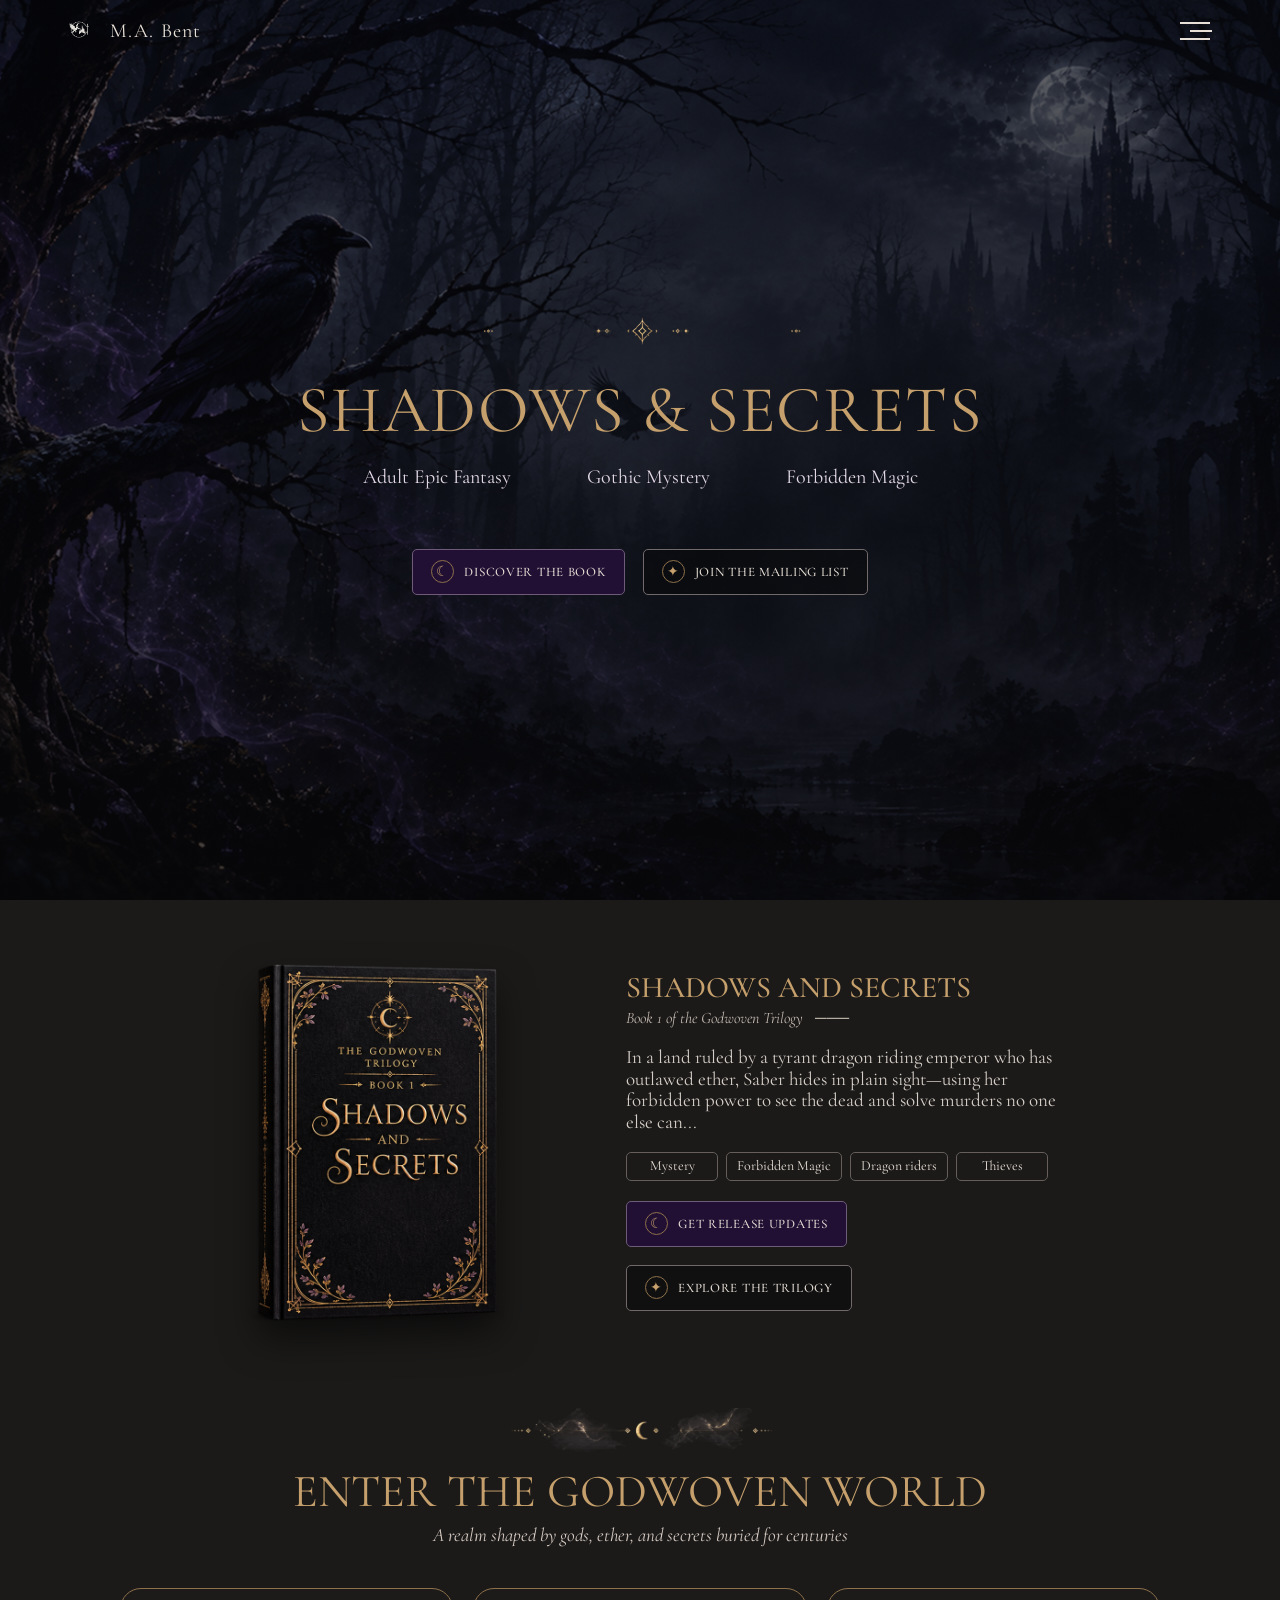
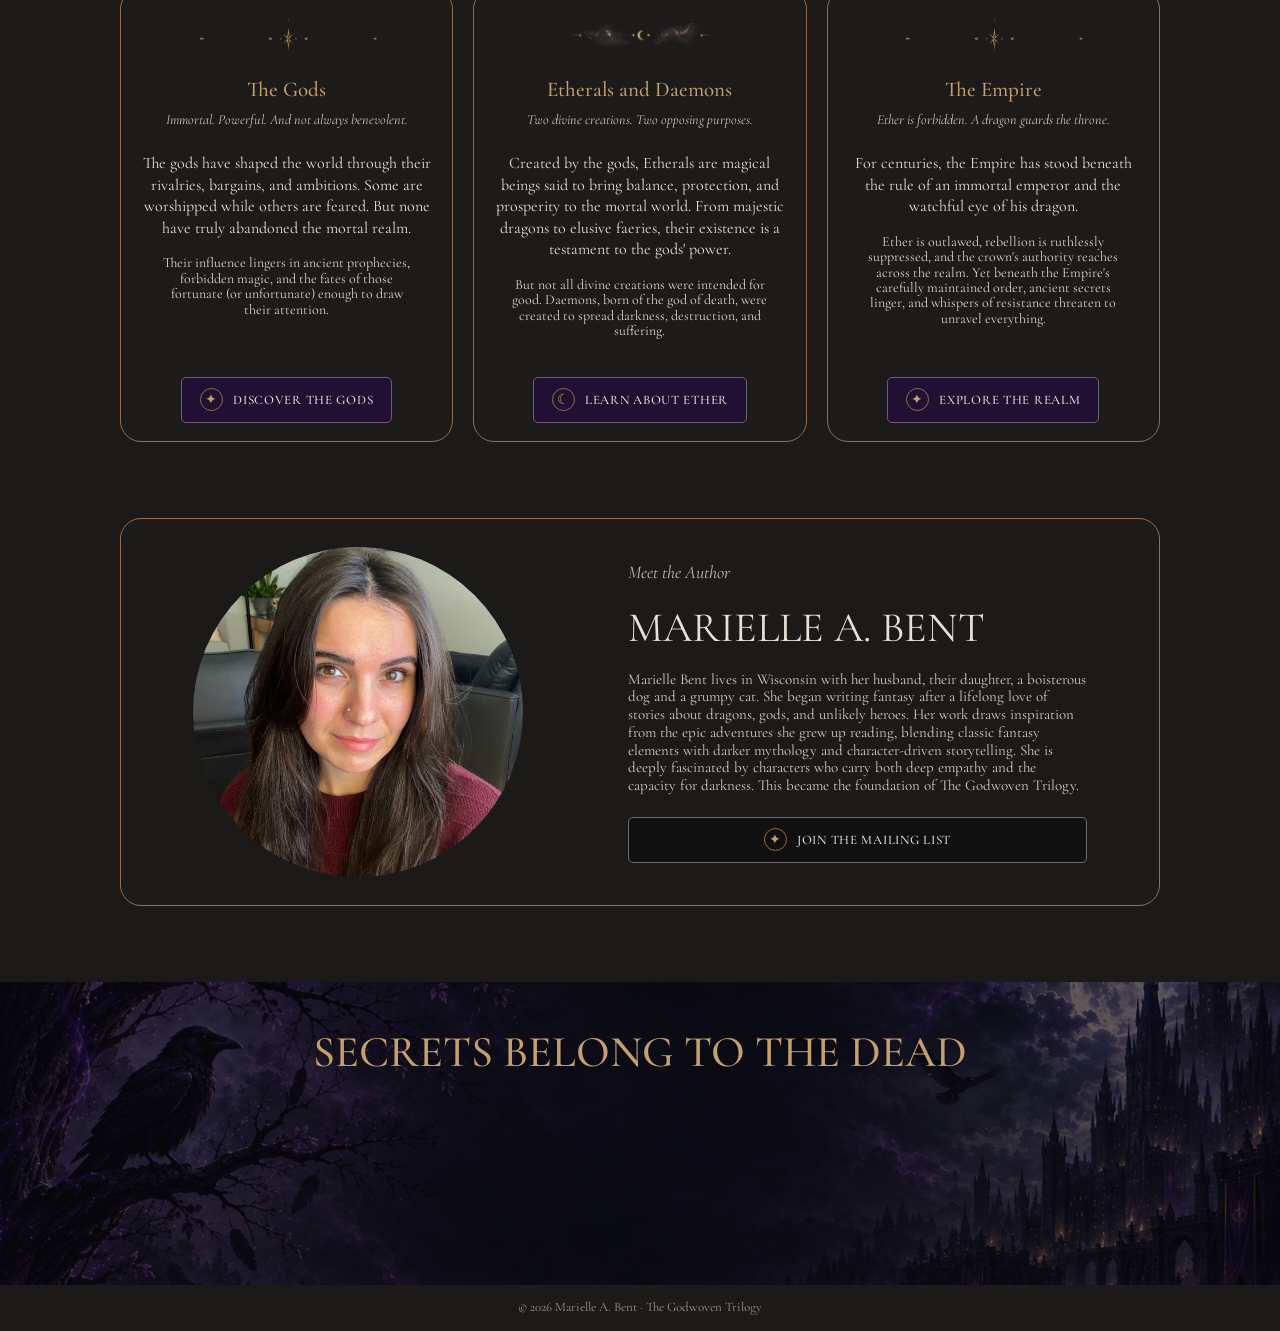
==== commit b95cb352: "final edit" ====
--- a/index.html
+++ b/index.html
@@ -21,7 +21,7 @@
         <span class="menu-icon" aria-hidden="true"><span></span><span></span><span></span></span>
       </button>
       <nav class="menu-panel" id="site-menu" aria-label="Main navigation" aria-hidden="true">
-        <a href="index.html">Home</a>
+        <a href="index.html" aria-current="page">Home</a>
         <a href="book.html">Explore the Godwoven Trilogy</a>
         <a href="characters.html">Meet the Characters</a>
         <a href="realm.html#god-directory">The Godwoven World</a>
@@ -58,7 +58,7 @@
               <span>Thieves</span>
             </div>
             <div class="actions">
-              <a class="button" href="#newsletter"><span class="button-icon" aria-hidden="true">☾</span>Get release updates</a>
+              <a class="button" href="contact.html"><span class="button-icon" aria-hidden="true">☾</span>Get release updates</a>
               <a class="button outline" href="book.html"><span class="button-icon" aria-hidden="true">✦</span>Explore the trilogy</a>
             </div>
           </div>
@@ -84,7 +84,7 @@
             <p class="tagline">Two divine creations. Two opposing purposes.</p>
             <p>Created by the gods, Etherals are magical beings said to bring balance, protection, and prosperity to the mortal world. From majestic dragons to elusive faeries, their existence is a testament to the gods' power.</p>
             <p>But not all divine creations were intended for good. Daemons, born of the god of death, were created to spread darkness, destruction, and suffering.</p>
-            <a class="button" href="#book"><span class="button-icon" aria-hidden="true">☾</span>Learn about ether</a>
+            <a class="button" href="realm.html"><span class="button-icon" aria-hidden="true">☾</span>Learn about ether</a>
           </article>
           <article class="world-card">
             <img src="images/04_antique_gold_star_divider 1.png" alt="">
@@ -113,7 +113,7 @@
         <h2 id="newsletter-title">Secrets Belong to the Dead</h2>
         <p class="promise">This one belongs to you</p>
         <p>Join M.A. Bent’s mailing list for book updates, behind-the-scenes material, and exclusive content delivered straight to your inbox.</p>
-        <a class="button" href="#author">Enter the shadows</a>
+        <a class="button" href="contact.html">Enter the shadows</a>
       </section>
     </main>
 
--- a/custom.css
+++ b/custom.css
@@ -730,7 +730,48 @@
         text-decoration: none;
         font-size: 18px;
         font-style: italic;
-      }body.realm-page .brand img { width: 34px; height: 30px; object-fit: contain; }body.realm-page .home-link { color: #c3b9b0; font-size: 15px; text-decoration: none; }body.realm-page .home-link:hover { color: var(--gold); }body.realm-page main { width: min(1040px, calc(100% - 48px)); margin: 0 auto; }body.realm-page .realm-intro { padding: 70px 0 52px; text-align: center; }body.realm-page .title-row {
+      }body.realm-page .brand img { width: 34px; height: 30px; object-fit: contain; }body.realm-page .menu-button {
+        position: relative;
+        z-index: 13;
+        width: 52px;
+        height: 46px;
+        padding: 10px;
+        border: 0;
+        background: transparent;
+        color: var(--cream);
+        cursor: pointer;
+      }body.realm-page .menu-icon { display: grid; gap: 6px; }body.realm-page .menu-icon span {
+        width: 30px;
+        height: 2px;
+        display: block;
+        background: var(--cream);
+        transition: transform .3s ease, width .3s ease;
+      }body.realm-page .menu-icon span:nth-child(2) { width: 22px; justify-self: end; }body.realm-page .menu-button[aria-expanded="true"] .menu-icon span:first-child { transform: translateY(8px) rotate(45deg); }body.realm-page .menu-button[aria-expanded="true"] .menu-icon span:nth-child(2) { width: 30px; opacity: 0; }body.realm-page .menu-button[aria-expanded="true"] .menu-icon span:last-child { transform: translateY(-8px) rotate(-45deg); }body.realm-page .menu-panel {
+        position: fixed;
+        z-index: 12;
+        top: 0;
+        right: 0;
+        width: min(390px, 88vw);
+        height: 100vh;
+        height: 100dvh;
+        padding: 100px 38px 38px;
+        border-left: 1px solid var(--gold-muted);
+        background: #211f1e;
+        box-shadow: -20px 0 60px #0008;
+        display: flex;
+        flex-direction: column;
+        gap: 8px;
+        visibility: hidden;
+        transform: translateX(105%);
+        transition: transform .35s ease, visibility .35s;
+      }body.realm-page .menu-panel.open { visibility: visible; transform: translateX(0); }body.realm-page .menu-panel a {
+        padding: 13px 0;
+        border-bottom: 1px solid rgb(142 113 75 / 35%);
+        color: var(--cream);
+        font-size: 21px;
+        letter-spacing: .04em;
+        text-decoration: none;
+      }body.realm-page .menu-panel a:hover { color: var(--gold); }body.realm-page.menu-open { overflow: hidden; }body.realm-page main { width: min(1040px, calc(100% - 48px)); margin: 0 auto; }body.realm-page .realm-intro { padding: 70px 0 52px; text-align: center; }body.realm-page .title-row {
         display: flex;
         align-items: center;
         justify-content: center;
@@ -775,12 +816,12 @@
         border-radius: 50%;
         display: grid;
         place-items: center;
-        background: #211034;
+        background: rgb(33 16 52 / 72%);
         color: #f0e9fa;
         box-shadow: 0 2px 6px #0008;
         cursor: pointer;
         transition: transform .18s ease, background-color .18s ease;
-      }body.realm-page .map-marker:hover, body.realm-page .map-marker[aria-expanded="true"] { transform: translate(-50%, -50%) scale(1.12); background: #382051; }body.realm-page .map-marker svg { width: 58%; height: 58%; }body.realm-page .location-note {
+      }body.realm-page .map-marker:hover, body.realm-page .map-marker[aria-expanded="true"] { transform: translate(-50%, -50%) scale(1.12); background: rgb(56 32 81 / 82%); }body.realm-page .map-marker svg { width: 58%; height: 58%; }body.realm-page .location-note {
         position: absolute;
         left: 50%;
         bottom: 14px;
@@ -939,4 +980,124 @@
 @media (prefers-reduced-motion: reduce) {
   body.characters-page .characters-hero-image { animation: none; }
 }
+
+body.home-page .menu-panel a[aria-current="page"],
+body.book-page .menu-panel a[aria-current="page"],
+body.characters-page .menu-panel a[aria-current="page"],
+body.realm-page .menu-panel a[aria-current="page"],
+body.contact-page .menu-panel a[aria-current="page"] {
+  color: var(--gold);
+}
+
+body.home-page .author-card { padding: 28px clamp(24px, 6vw, 72px); gap: clamp(36px, 8vw, 96px); }
+body.home-page .author-copy { display: flex; flex-direction: column; gap: 22px; }
+body.home-page .author-copy .eyebrow,
+body.home-page .author-copy h2,
+body.home-page .author-copy p:not(.eyebrow) { margin: 0; }
+body.home-page .author-copy .button {
+  color: var(--cream);
+  background: rgba(10, 10, 12, .55);
+  border-color: #726a6a;
+}
+
+/* Keep the Godwoven World section in sync across the home and book pages. */
+body.book-page .world-section {
+  position: relative;
+  left: 50%;
+  width: min(1040px, calc(100vw - 48px));
+  margin: 0 0 0 0;
+  padding: 12px 0 76px;
+  transform: translateX(-50%);
+  text-align: center;
+}
+body.book-page .world-section .section-divider {
+  width: min(350px, 70vw);
+  height: 50px;
+  margin: 0 auto 10px;
+}
+body.book-page .world-section .section-title {
+  margin-bottom: 8px;
+  color: var(--gold);
+  font-size: clamp(32px, 4.5vw, 46px);
+  font-weight: 400;
+  line-height: 1;
+  text-transform: uppercase;
+}
+body.book-page .world-section > .section-subtitle {
+  margin-bottom: 40px;
+  color: #d4c9c1;
+  font-size: 19px;
+  font-style: italic;
+}
+body.book-page .world-cards {
+  display: grid;
+  grid-template-columns: repeat(3, 1fr);
+  gap: 20px;
+}
+body.book-page .world-card {
+  min-height: 290px;
+  padding: 20px 18px 18px;
+  border: 1px solid var(--gold-muted);
+  border-radius: 21px;
+  display: flex;
+  flex-direction: column;
+  align-items: center;
+  background: #1d1b1a;
+  transition: transform .3s ease, border-color .3s ease, box-shadow .3s ease;
+}
+body.book-page .world-card:hover {
+  transform: translateY(-6px);
+  border-color: var(--gold);
+  box-shadow: 0 14px 32px #0005;
+}
+body.book-page .world-card img {
+  width: min(190px, 90%);
+  height: 55px;
+  margin-bottom: 8px;
+  object-fit: contain;
+}
+body.book-page .world-card:nth-child(2) img { width: 150px; }
+body.book-page .world-card h3 {
+  margin: 4px 0 7px;
+  color: var(--gold);
+  font-size: 21px;
+  font-weight: 500;
+}
+body.book-page .world-card .tagline {
+  min-height: 32px;
+  margin-bottom: 10px;
+  color: #cfc4ba;
+  font-size: 14px;
+  font-style: italic;
+}
+body.book-page .world-card p:not(.tagline) {
+  flex: 0 0 auto;
+  margin: 0 0 1em;
+  color: #ded6cf;
+  font-size: 14px;
+  line-height: 1.1;
+}
+body.book-page .world-card p:last-of-type {
+  flex: 1;
+  max-width: 260px;
+}
+body.book-page .world-card .button {
+  min-height: 46px;
+  margin-top: 24px;
+  padding: 9px 18px;
+  font-size: 13px;
+}
+
+@media (max-width: 700px) {
+  body.book-page .world-section { padding-bottom: 70px; }
+  body.book-page .world-section > .section-subtitle { margin-bottom: 34px; }
+  body.book-page .world-cards {
+    grid-template-columns: 1fr;
+    max-width: 420px;
+    margin: 0 auto;
+    gap: 16px;
+  }
+  body.book-page .world-card { min-height: 270px; }
+}
+
     
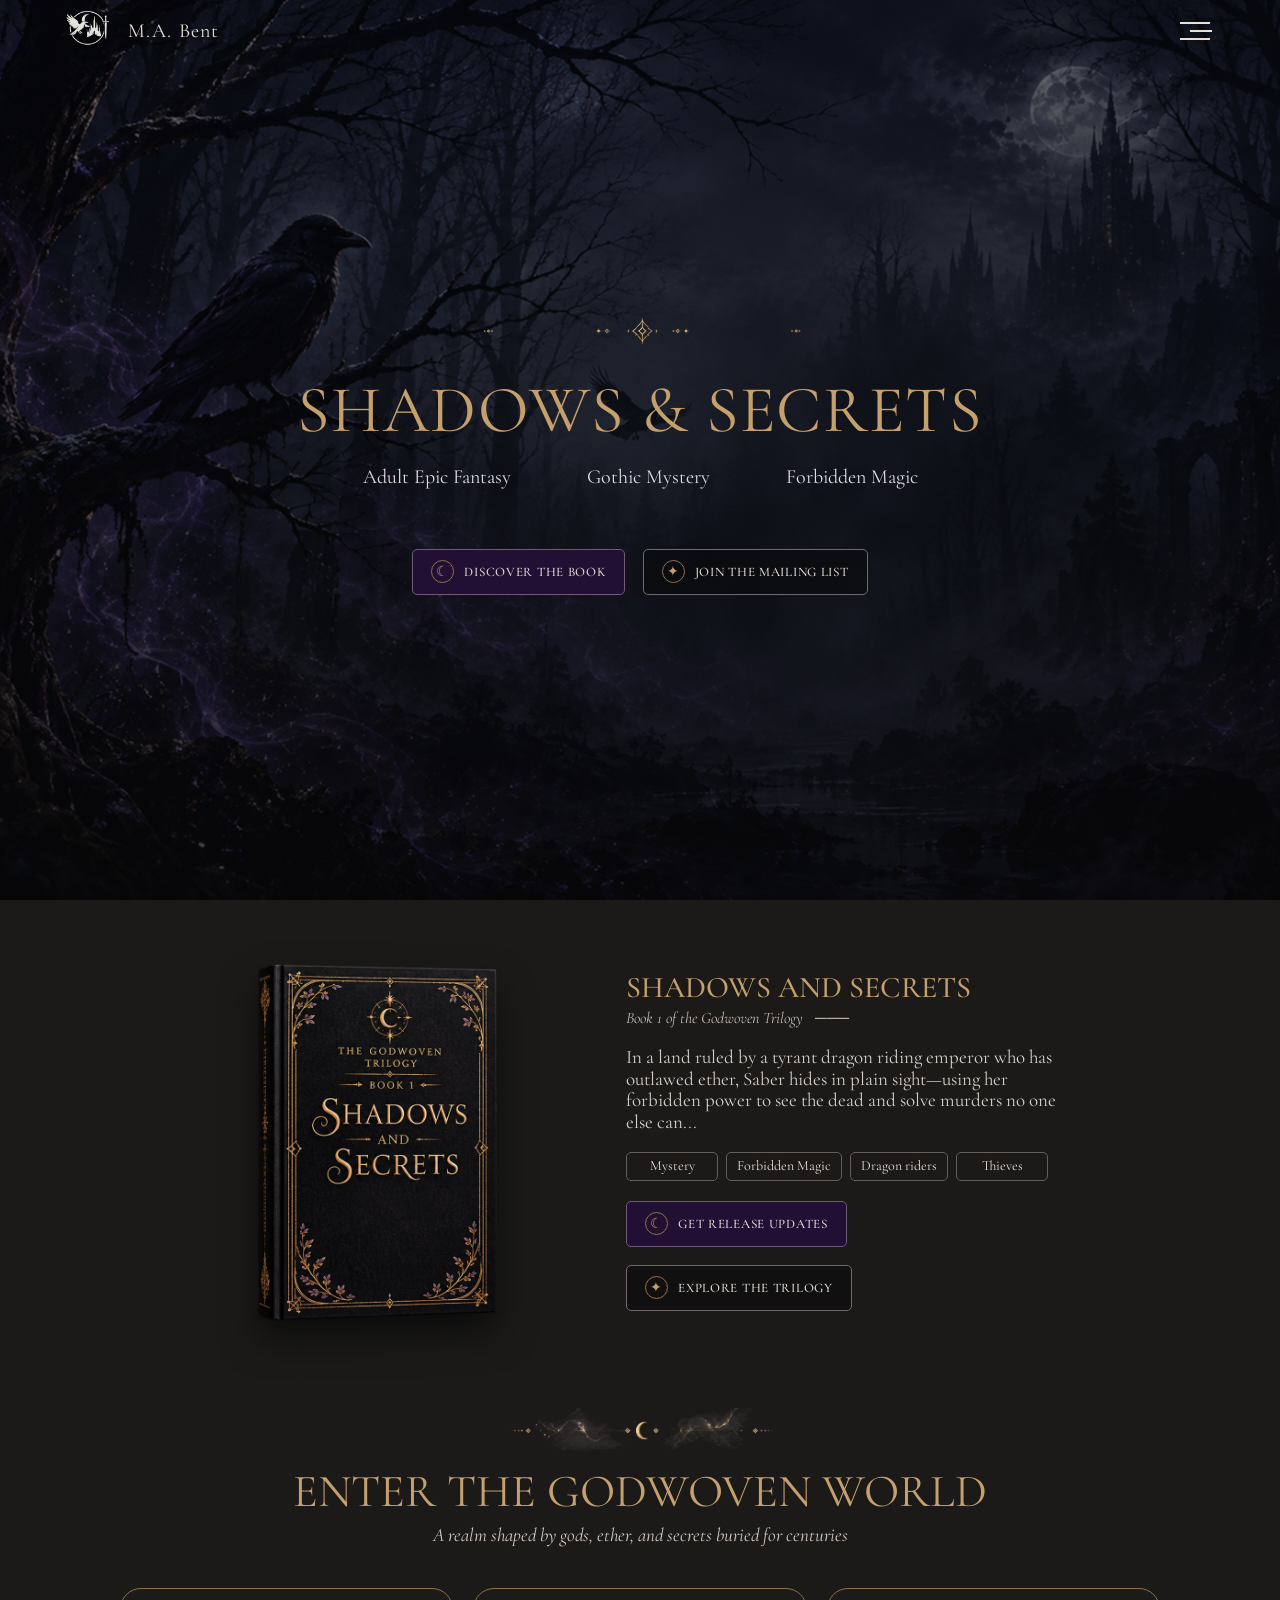
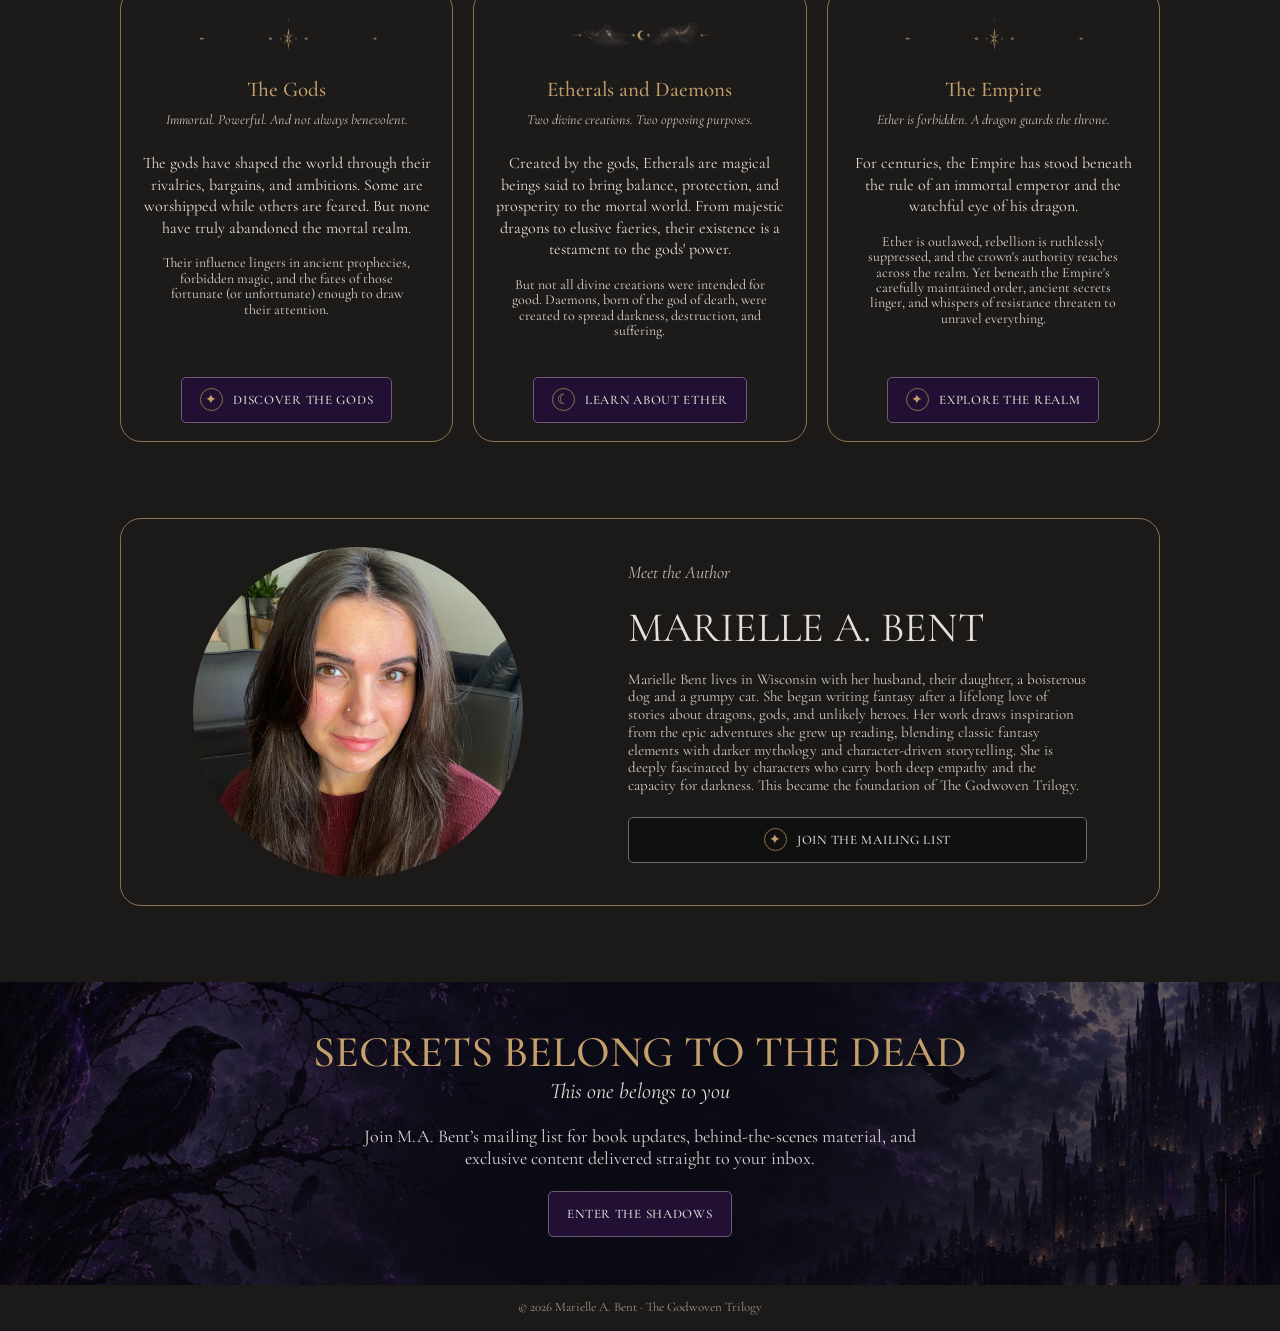
==== commit 00d3af9b: "Update navbar logo and favicon" ====
--- a/index.html
+++ b/index.html
@@ -3,6 +3,7 @@
   <head>
     <meta charset="utf-8">
     <meta name="viewport" content="width=device-width, initial-scale=1">
+    <link rel="icon" type="image/svg+xml" href="images/favicon.svg">
     <meta name="theme-color" content="#191817">
     <meta name="description" content="Enter the Godwoven Trilogy: epic fantasy, gothic mystery, and forbidden magic by Marielle A. Bent.">
     <title>Shadows &amp; Secrets | Marielle A. Bent</title>
--- a/custom.css
+++ b/custom.css
@@ -45,7 +45,7 @@
         color: var(--cream);
         font-size: 20px;
         letter-spacing: .06em;
-      }body.home-page .brand img {       width: 42px; height: 37px; object-fit: contain; }body.home-page .menu-button {
+      }body.home-page .brand img {       width: 60px; height: 60px; object-fit: cover; }body.home-page .menu-button {
         position: relative;
         z-index: 13;
         width: 52px;
@@ -259,7 +259,7 @@
         text-decoration: none;
         font-size: 16px;
         font-style: italic;
-      }body.book-page .brand img { width: 30px; height: 27px; object-fit: contain; }body.book-page .menu-button {
+      }body.book-page .brand img { width: 60px; height: 60px; object-fit: cover; }body.book-page .menu-button {
         position: relative;
         z-index: 13;
         width: 52px;
@@ -507,7 +507,7 @@
         font-size: 20px;
         letter-spacing: .06em;
         text-decoration: none;
-      }body.contact-page .brand img { width: 42px; height: 37px; object-fit: contain; }body.contact-page .menu-button {
+      }body.contact-page .brand img { width: 60px; height: 60px; object-fit: cover; }body.contact-page .menu-button {
         position: relative;
         z-index: 13;
         width: 52px;
@@ -730,7 +730,7 @@
         text-decoration: none;
         font-size: 18px;
         font-style: italic;
-      }body.realm-page .brand img { width: 34px; height: 30px; object-fit: contain; }body.realm-page .menu-button {
+      }body.realm-page .brand img { width: 60px; height: 60px; object-fit: cover; }body.realm-page .menu-button {
         position: relative;
         z-index: 13;
         width: 52px;
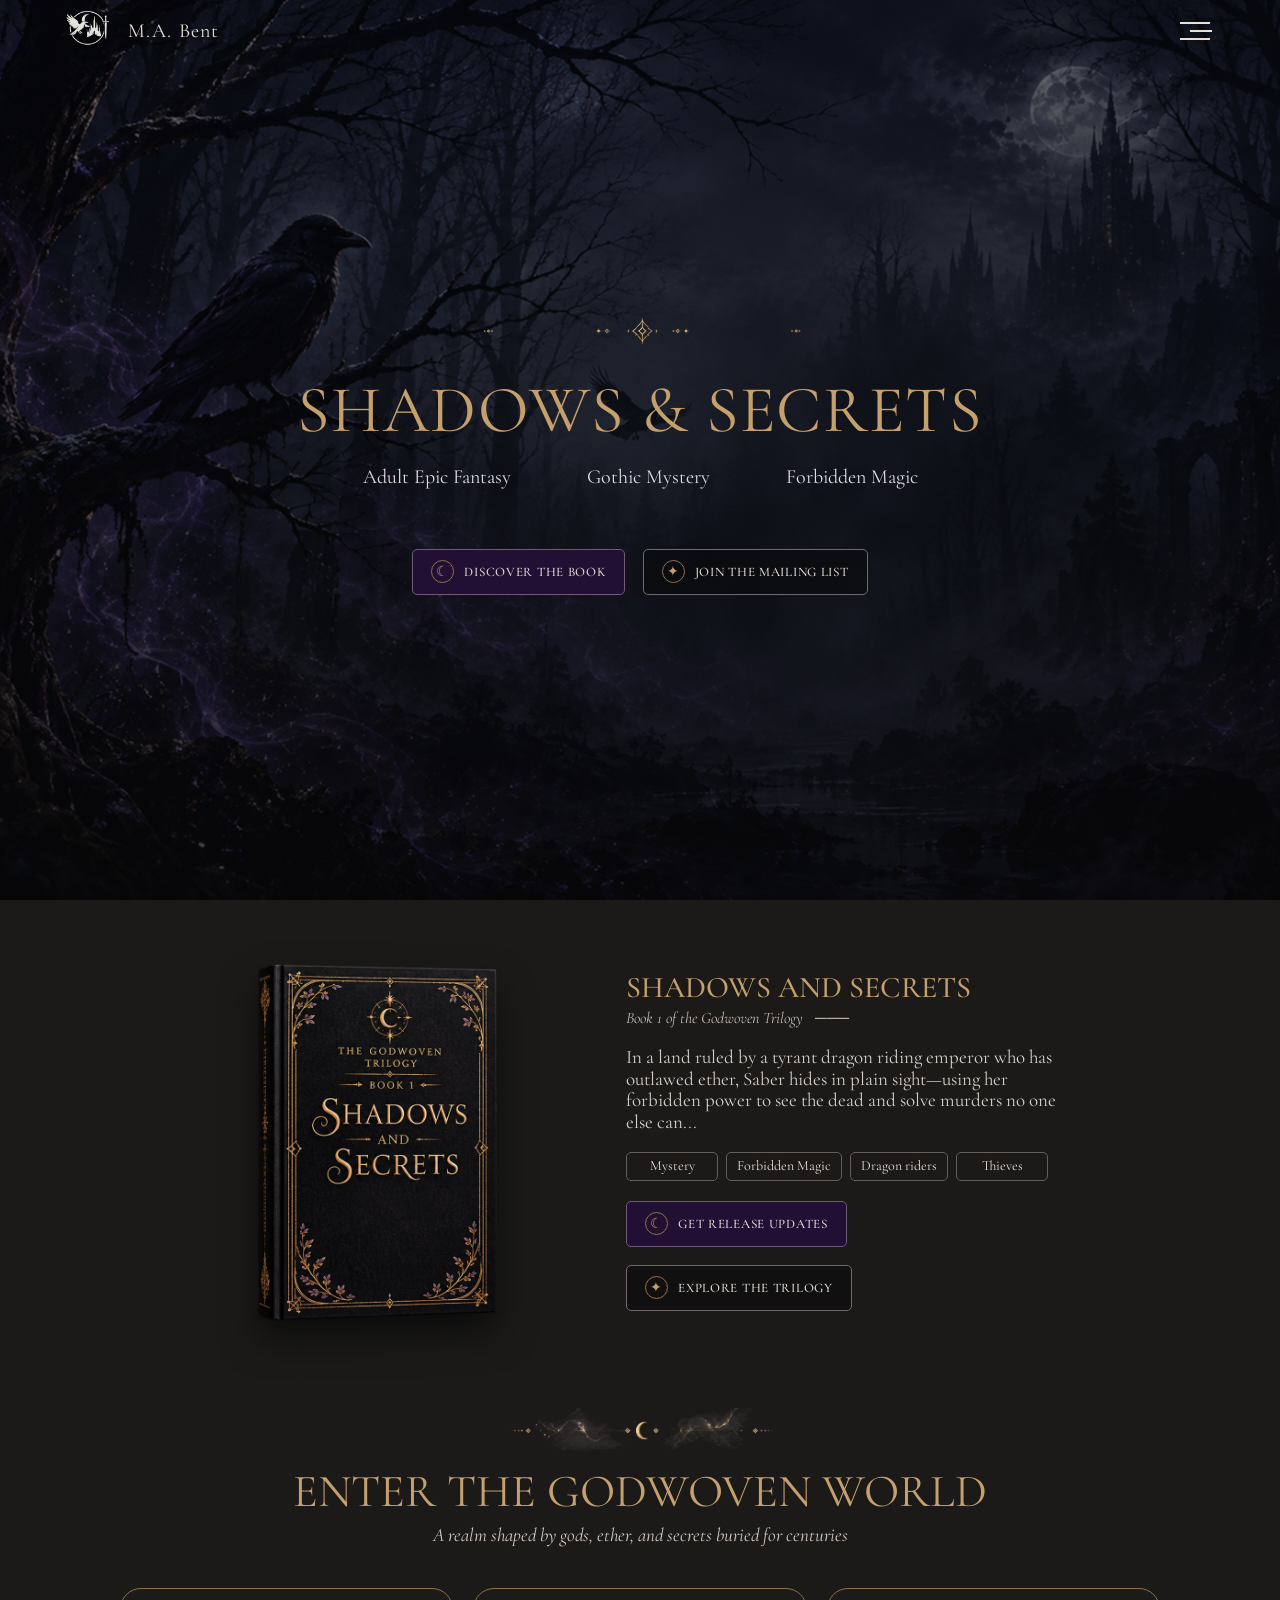
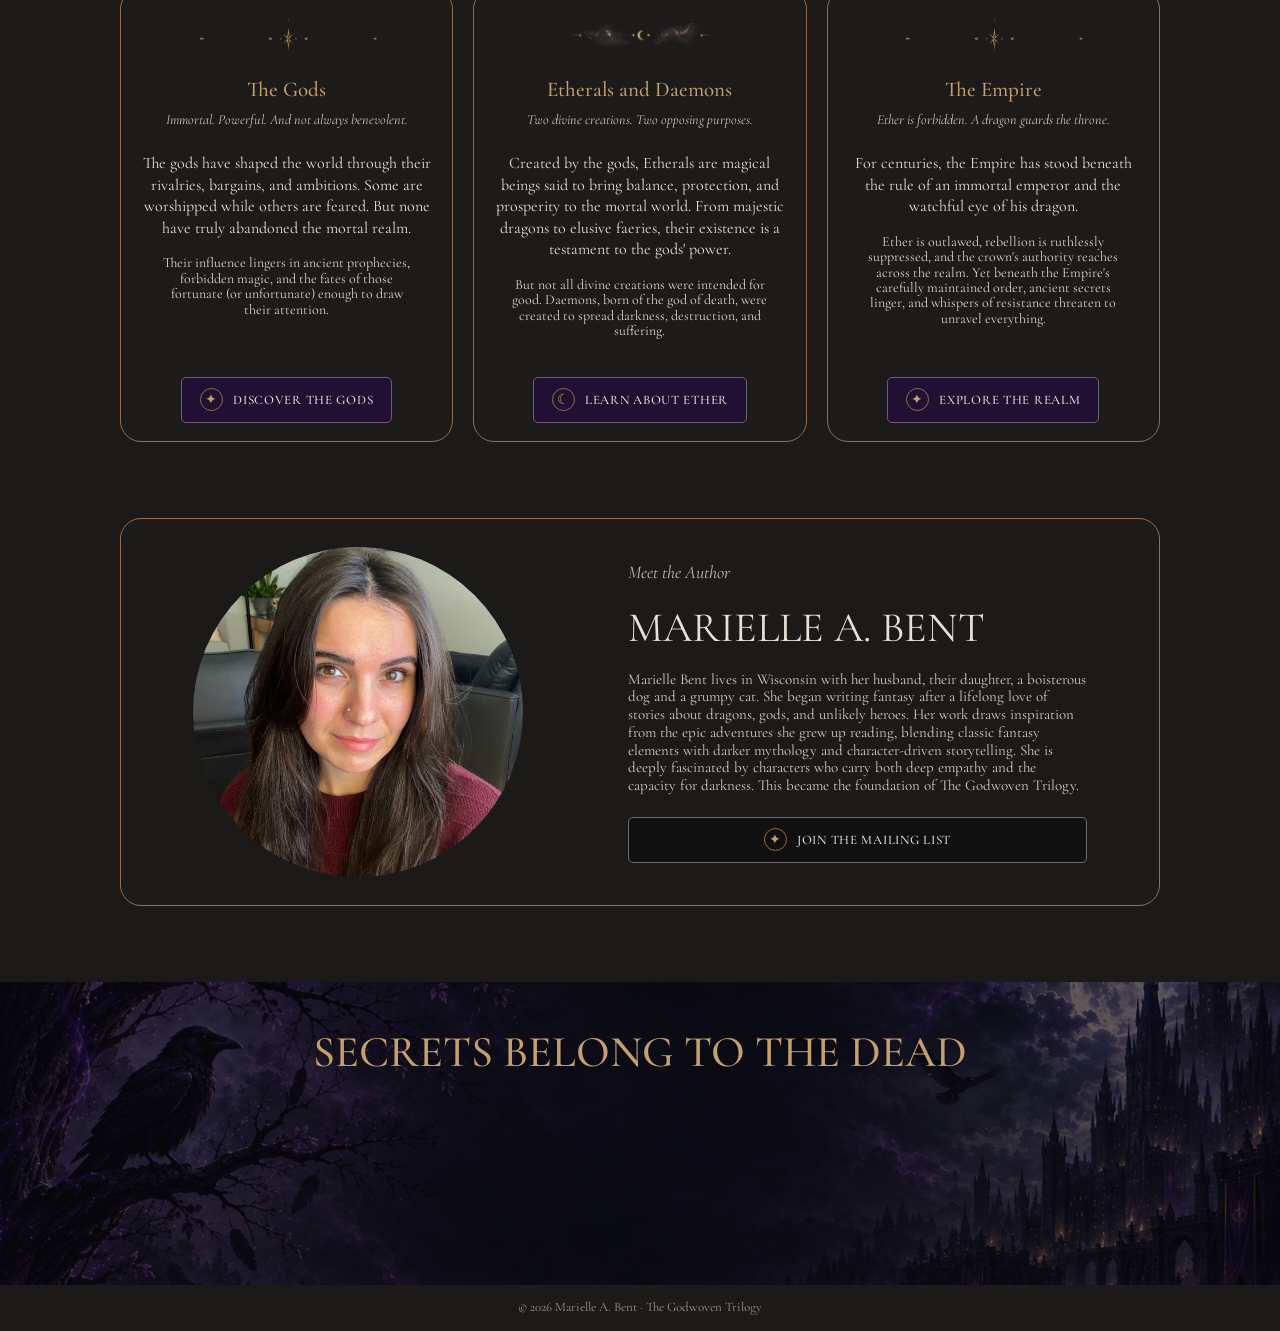
==== commit d6b62cc6: "Add SEO metadata and sitemap" ====
--- a/index.html
+++ b/index.html
@@ -5,12 +5,41 @@
     <meta name="viewport" content="width=device-width, initial-scale=1">
     <link rel="icon" type="image/svg+xml" href="images/favicon.svg">
     <meta name="theme-color" content="#191817">
-    <meta name="description" content="Enter the Godwoven Trilogy: epic fantasy, gothic mystery, and forbidden magic by Marielle A. Bent.">
-    <title>Shadows &amp; Secrets | Marielle A. Bent</title>
+    <meta name="description" content="Discover Marielle A. Bent's Godwoven Trilogy, an epic fantasy world of forbidden magic, old gods, dragon riders, and dangerous secrets.">
+    <meta name="author" content="Marielle A. Bent">
+    <meta name="robots" content="index, follow">
+    <link rel="canonical" href="https://mariellebent.com/">
+    <meta property="og:type" content="website">
+    <meta property="og:site_name" content="Marielle Bent | Author">
+    <meta property="og:title" content="Marielle Bent | Fantasy Author">
+    <meta property="og:description" content="Discover Marielle A. Bent's Godwoven Trilogy, an epic fantasy world of forbidden magic, old gods, dragon riders, and dangerous secrets.">
+    <meta property="og:url" content="https://mariellebent.com/">
+    <meta property="og:image" content="https://mariellebent.com/images/HeroHome.jpg">
+    <meta property="og:image:alt" content="The world of Marielle A. Bent's Godwoven Trilogy">
+    <meta name="twitter:card" content="summary_large_image">
+    <meta name="twitter:title" content="Marielle Bent | Fantasy Author">
+    <meta name="twitter:description" content="Discover Marielle A. Bent's Godwoven Trilogy, an epic fantasy world of forbidden magic, old gods, dragon riders, and dangerous secrets.">
+    <meta name="twitter:image" content="https://mariellebent.com/images/HeroHome.jpg">
+    <title>Marielle Bent | Author</title>
     <link rel="preconnect" href="https://fonts.googleapis.com">
     <link rel="preconnect" href="https://fonts.gstatic.com" crossorigin>
     <link href="https://fonts.googleapis.com/css2?family=Cormorant+Garamond:ital,wght@0,400;0,500;0,600;1,400&display=swap" rel="stylesheet">
     <link rel="stylesheet" href="custom.css">
+    <script type="application/ld+json">
+      {
+        "@context": "https://schema.org",
+        "@type": "Person",
+        "name": "Marielle A. Bent",
+        "url": "https://mariellebent.com/",
+        "jobTitle": "Fantasy Author",
+        "sameAs": [
+          "https://www.tiktok.com/@inkandether.author",
+          "https://www.youtube.com/@inkandether.author",
+          "https://www.instagram.com/inkandether.author/",
+          "https://www.facebook.com/inkandether.author"
+        ]
+      }
+    </script>
   </head>
   <body class="home-page">
     <header class="site-header">
